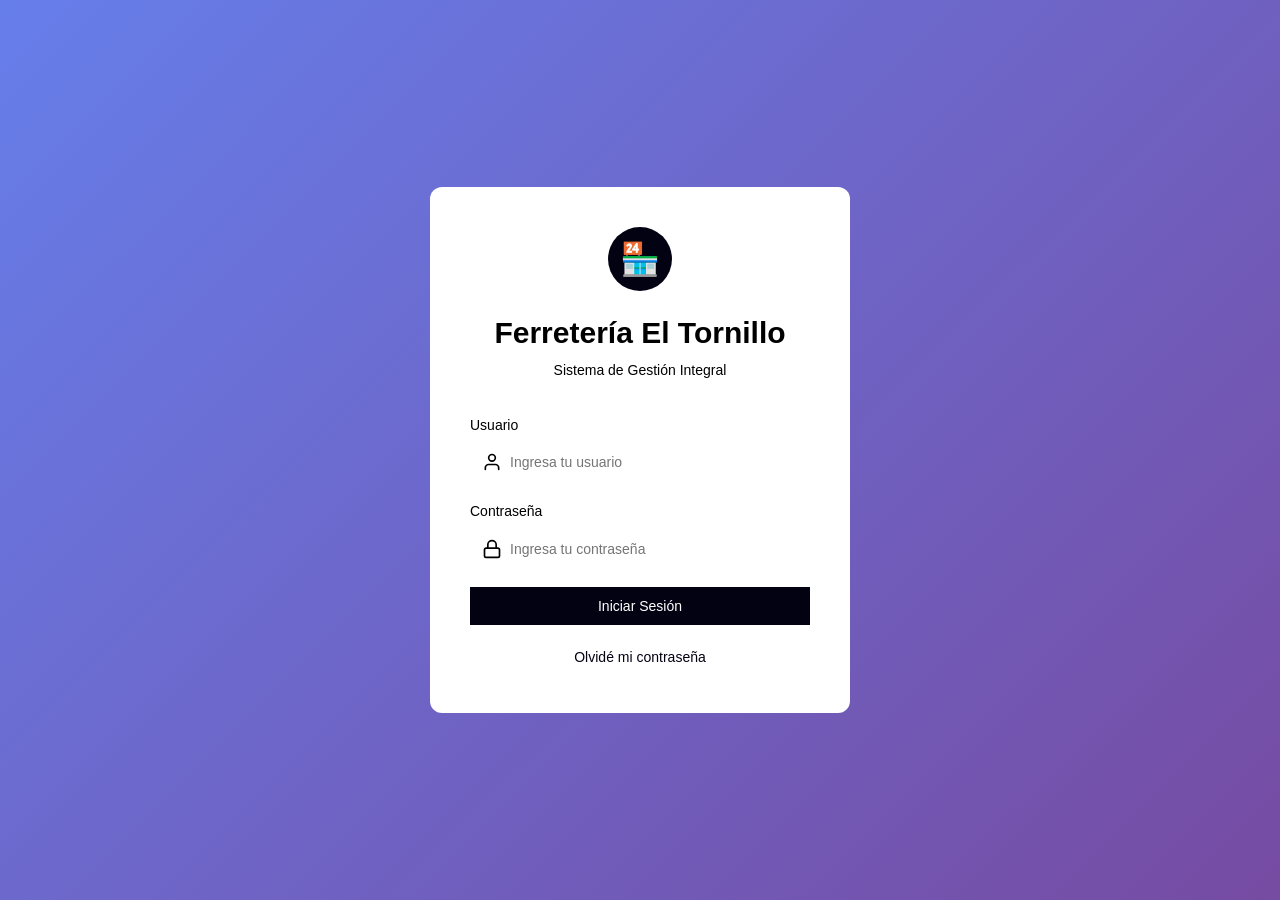
==== src/index.html @ 19238593 "version 1 sin formato de diseño" ====
<!DOCTYPE html>
<html lang="es">
<head>
    <meta charset="UTF-8">
    <meta name="viewport" content="width=device-width, initial-scale=1.0">
    <title>Ferretería El Tornillo - Sistema de Gestión Integral</title>
    <style>
        /* ==================== RESET Y VARIABLES CSS ==================== */
        * {
            margin: 0;
            padding: 0;
            box-sizing: border-box;
        }

        :root {
  --font-size: 16px;
  --background: #ffffff;
  --foreground: oklch(0.145 0 0);
  --card: #ffffff;
  --card-foreground: oklch(0.145 0 0);
  --popover: oklch(1 0 0);
  --popover-foreground: oklch(0.145 0 0);
  --primary: #030213;
  --primary-foreground: oklch(1 0 0);
  --secondary: oklch(0.95 0.0058 264.53);
  --secondary-foreground: #030213;
  --muted: #ececf0;
  --muted-foreground: #717182;
  --accent: #e9ebef;
  --accent-foreground: #030213;
  --destructive: #d4183d;
  --destructive-foreground: #ffffff;
  --border: rgba(0, 0, 0, 0.1);
  --input: transparent;
  --input-background: #f3f3f5;
  --switch-background: #cbced4;
  --font-weight-medium: 500;
  --font-weight-normal: 400;
  --ring: oklch(0.708 0 0);
  --chart-1: oklch(0.646 0.222 41.116);
  --chart-2: oklch(0.6 0.118 184.704);
  --chart-3: oklch(0.398 0.07 227.392);
  --chart-4: oklch(0.828 0.189 84.429);
  --chart-5: oklch(0.769 0.188 70.08);
  --radius: 0.625rem;
  --sidebar: oklch(0.985 0 0);
  --sidebar-foreground: oklch(0.145 0 0);
  --sidebar-primary: #030213;
  --sidebar-primary-foreground: oklch(0.985 0 0);
  --sidebar-accent: oklch(0.97 0 0);
  --sidebar-accent-foreground: oklch(0.205 0 0);
  --sidebar-border: oklch(0.922 0 0);
  --sidebar-ring: oklch(0.708 0 0);
}

        body {
            font-family: -apple-system, BlinkMacSystemFont, 'Segoe UI', Roboto, 'Helvetica Neue', Arial, sans-serif;
            font-size: 14px;
            line-height: 1.6;
            color: var(--gray-800);
            background: var(--gray-50);
            overflow-x: hidden;
        }

        h1 { font-size: 1.875rem; font-weight: 700; line-height: 2.25rem; margin: 0; }
        h2 { font-size: 1.5rem; font-weight: 700; line-height: 2rem; margin: 0; }
        h3 { font-size: 1.25rem; font-weight: 600; line-height: 1.75rem; margin: 0; }
        p { margin: 0; }

        /* ==================== UTILIDADES ==================== */
        .hidden { display: none !important; }
        .text-center { text-align: center; }
        .text-muted { color: var(--gray-500); }
        .text-success { color: var(--success); }
        .text-warning { color: var(--warning); }
        .text-danger { color: var(--danger); }

        /* ==================== PANTALLA DE LOGIN ==================== */
        .login-screen {
            min-height: 100vh;
            display: flex;
            align-items: center;
            justify-content: center;
            background: linear-gradient(135deg, #667eea 0%, #764ba2 100%);
            padding: 1rem;
        }

        .login-card {
            background: white;
            border-radius: 12px;
            box-shadow: var(--shadow-xl);
            padding: 2.5rem;
            width: 100%;
            max-width: 420px;
        }

        .login-logo {
            width: 64px;
            height: 64px;
            margin: 0 auto 1.5rem;
            background: var(--primary);
            border-radius: 50%;
            display: flex;
            align-items: center;
            justify-content: center;
            color: white;
            font-size: 2rem;
        }

        .login-card h1 {
            font-size: 1.875rem;
            margin-bottom: 0.5rem;
        }

        .login-subtitle {
            color: var(--gray-500);
            margin-bottom: 2rem;
            font-size: 0.875rem;
        }

        /* ==================== FORMULARIOS ==================== */
        .form-group {
            margin-bottom: 1.25rem;
        }

        .form-label {
            display: block;
            font-size: 0.875rem;
            font-weight: 500;
            color: var(--gray-700);
            margin-bottom: 0.5rem;
        }

        .form-input,
        .form-select,
        .form-textarea {
            width: 100%;
            padding: 0.625rem 0.75rem;
            border: 1px solid var(--gray-300);
            border-radius: var(--border-radius);
            font-size: 0.875rem;
            font-family: inherit;
            transition: var(--transition);
            background: white;
        }

        .form-input:focus,
        .form-select:focus,
        .form-textarea:focus {
            outline: none;
            border-color: var(--primary);
            box-shadow: 0 0 0 3px rgba(37, 99, 235, 0.1);
        }

        .form-textarea {
            resize: vertical;
            min-height: 80px;
        }

        .input-with-icon {
            position: relative;
        }

        .input-with-icon .form-input {
            padding-left: 2.5rem;
        }

        .input-icon {
            position: absolute;
            left: 0.75rem;
            top: 50%;
            transform: translateY(-50%);
            color: var(--gray-400);
            width: 16px;
            height: 16px;
        }

        /* ==================== BOTONES ==================== */
        .btn {
            display: inline-flex;
            align-items: center;
            justify-content: center;
            gap: 0.5rem;
            padding: 0.625rem 1.25rem;
            font-size: 0.875rem;
            font-weight: 500;
            border-radius: var(--border-radius);
            border: 1px solid transparent;
            cursor: pointer;
            transition: var(--transition);
            text-decoration: none;
            font-family: inherit;
            white-space: nowrap;
        }

        .btn:disabled {
            opacity: 0.5;
            cursor: not-allowed;
        }

        .btn-primary {
            background: var(--primary);
            color: white;
        }

        .btn-primary:hover:not(:disabled) {
            background: var(--primary-dark);
        }

        .btn-success {
            background: var(--success);
            color: white;
        }

        .btn-success:hover:not(:disabled) {
            background: var(--success-dark);
        }

        .btn-danger {
            background: var(--danger);
            color: white;
        }

        .btn-danger:hover:not(:disabled) {
            background: var(--danger-dark);
        }

        .btn-outline {
            background: white;
            border-color: var(--gray-300);
            color: var(--gray-700);
        }

        .btn-outline:hover:not(:disabled) {
            background: var(--gray-50);
        }

        .btn-ghost {
            background: transparent;
            color: var(--gray-700);
        }

        .btn-ghost:hover:not(:disabled) {
            background: var(--gray-100);
        }

        .btn-link {
            background: transparent;
            border: none;
            color: var(--primary);
            padding: 0.5rem;
            font-size: 0.875rem;
        }

        .btn-link:hover {
            text-decoration: underline;
        }

        .btn-block {
            width: 100%;
        }

        .btn-sm {
            padding: 0.375rem 0.75rem;
            font-size: 0.75rem;
        }

        .btn-icon {
            width: 2.5rem;
            height: 2.5rem;
            padding: 0;
        }

        /* ==================== HEADER ==================== */
        .app-header {
            background: var(--primary);
            color: white;
            box-shadow: var(--shadow-md);
            position: sticky;
            top: 0;
            z-index: 100;
        }

        .header-content {
            max-width: 1400px;
            margin: 0 auto;
            padding: 1rem 1.5rem;
            display: flex;
            align-items: center;
            gap: 1rem;
        }

        .header-icon {
            font-size: 2rem;
        }

        .header-title h1 {
            font-size: 1.25rem;
            margin-bottom: 0.125rem;
        }

        .header-title p {
            font-size: 0.875rem;
            opacity: 0.9;
        }

        /* ==================== LAYOUT PRINCIPAL ==================== */
        .main-app {
            display: flex;
            flex-direction: column;
            height: 100vh;
        }

        .main-layout {
            display: flex;
            flex: 1;
            overflow: hidden;
        }

        /* ==================== SIDEBAR ==================== */
        .sidebar {
            width: 256px;
            background: white;
            border-right: 1px solid var(--gray-200);
            display: flex;
            flex-direction: column;
            transition: width 0.3s ease;
            flex-shrink: 0;
        }

        .sidebar.collapsed {
            width: 64px;
        }

        .sidebar-header {
            padding: 1rem;
            border-bottom: 1px solid var(--gray-200);
        }

        .user-info {
            margin-top: 0.75rem;
            padding: 0.75rem;
            background: var(--gray-100);
            border-radius: var(--border-radius);
            transition: var(--transition);
        }

        .sidebar.collapsed .user-info {
            display: none;
        }

        .user-name {
            font-size: 0.875rem;
            font-weight: 500;
            color: var(--gray-900);
            margin-bottom: 0.125rem;
        }

        .user-role {
            font-size: 0.75rem;
            color: var(--gray-500);
        }

        .sidebar-nav {
            flex: 1;
            padding: 0.5rem;
            overflow-y: auto;
        }

        .nav-item {
            display: flex;
            align-items: center;
            gap: 0.75rem;
            padding: 0.75rem 1rem;
            border-radius: var(--border-radius);
            color: var(--gray-700);
            transition: var(--transition);
            margin-bottom: 0.25rem;
            cursor: pointer;
            background: transparent;
            border: none;
            width: 100%;
            text-align: left;
            font-family: inherit;
            font-size: 0.875rem;
            position: relative;
        }

        .nav-item:hover {
            background: var(--gray-100);
        }

        .nav-item.active {
            background: var(--primary);
            color: white;
        }

        .nav-icon {
            width: 20px;
            height: 20px;
            flex-shrink: 0;
        }

        .nav-text {
            font-weight: 500;
        }

        .sidebar.collapsed .nav-text {
            display: none;
        }

        .sidebar.collapsed .nav-item {
            justify-content: center;
            padding: 0.75rem;
        }

        .nav-badge {
            background: var(--danger);
            color: white;
            font-size: 0.75rem;
            font-weight: 600;
            padding: 0.125rem 0.5rem;
            border-radius: 9999px;
            margin-left: auto;
        }

        .sidebar.collapsed .nav-badge {
            position: absolute;
            top: 4px;
            right: 4px;
            width: 8px;
            height: 8px;
            padding: 0;
            font-size: 0;
        }

        .sidebar-footer {
            padding: 0.5rem;
            border-top: 1px solid var(--gray-200);
        }

        /* ==================== CONTENIDO PRINCIPAL ==================== */
        .main-content {
            flex: 1;
            overflow-y: auto;
            padding: 1.5rem;
            background: var(--gray-50);
        }

        .content-header {
            margin-bottom: 1.5rem;
        }

        .content-header h2 {
            margin-bottom: 0.25rem;
        }

        .content-header-actions {
            display: flex;
            justify-content: space-between;
            align-items: flex-start;
            margin-bottom: 1.5rem;
        }

        /* ==================== CARDS Y KPIs ==================== */
        .card {
            background: white;
            border-radius: var(--border-radius);
            box-shadow: var(--shadow);
            padding: 1.5rem;
        }

        .kpi-grid {
            display: grid;
            grid-template-columns: repeat(auto-fit, minmax(250px, 1fr));
            gap: 1rem;
            margin-bottom: 1.5rem;
        }

        .kpi-card {
            background: white;
            padding: 1.5rem;
            border-radius: var(--border-radius);
            box-shadow: var(--shadow);
        }

        .kpi-header {
            display: flex;
            align-items: center;
            justify-content: space-between;
            margin-bottom: 0.75rem;
        }

        .kpi-label {
            font-size: 0.875rem;
            color: var(--gray-500);
            font-weight: 500;
        }

        .kpi-icon {
            font-size: 1.25rem;
        }

        .kpi-value {
            font-size: 2rem;
            font-weight: 700;
            color: var(--gray-900);
            margin-bottom: 0.25rem;
        }

        .kpi-description {
            font-size: 0.75rem;
            color: var(--gray-500);
        }

        /* ==================== TABS ==================== */
        .tabs {
            margin-bottom: 1.5rem;
        }

        .tab-list {
            display: flex;
            border-bottom: 2px solid var(--gray-200);
            gap: 0.5rem;
            margin-bottom: 1.5rem;
            overflow-x: auto;
        }

        .tab-button {
            display: flex;
            align-items: center;
            gap: 0.5rem;
            padding: 0.75rem 1.5rem;
            background: transparent;
            border: none;
            border-bottom: 2px solid transparent;
            color: var(--gray-600);
            font-size: 0.875rem;
            font-weight: 500;
            cursor: pointer;
            margin-bottom: -2px;
            transition: var(--transition);
            white-space: nowrap;
            font-family: inherit;
        }

        .tab-button:hover {
            color: var(--gray-800);
        }

        .tab-button.active {
            color: var(--primary);
            border-bottom-color: var(--primary);
        }

        .tab-content {
            display: none;
        }

        .tab-content.active {
            display: block;
        }

        /* ==================== TABLAS ==================== */
        .table-container {
            overflow-x: auto;
            border: 1px solid var(--gray-200);
            border-radius: var(--border-radius);
            background: white;
            margin-bottom: 1rem;
        }

        table {
            width: 100%;
            border-collapse: collapse;
        }

        thead {
            background: var(--gray-50);
        }

        th {
            padding: 0.75rem 1rem;
            text-align: left;
            font-size: 0.875rem;
            font-weight: 600;
            color: var(--gray-700);
            border-bottom: 1px solid var(--gray-200);
        }

        td {
            padding: 0.75rem 1rem;
            border-top: 1px solid var(--gray-200);
            font-size: 0.875rem;
            color: var(--gray-700);
        }

        tbody tr:hover {
            background: var(--gray-50);
        }

        .table-actions {
            display: flex;
            gap: 0.5rem;
        }

        /* ==================== BADGES ==================== */
        .badge {
            display: inline-flex;
            align-items: center;
            padding: 0.25rem 0.75rem;
            border-radius: 9999px;
            font-size: 0.75rem;
            font-weight: 500;
        }

        .badge-primary {
            background: #dbeafe;
            color: var(--primary);
        }

        .badge-success {
            background: var(--success-light);
            color: var(--success-dark);
        }

        .badge-warning {
            background: var(--warning-light);
            color: var(--warning-dark);
        }

        .badge-danger {
            background: var(--danger-light);
            color: var(--danger-dark);
        }

        /* ==================== MODALES ==================== */
        .modal-overlay {
            position: fixed;
            top: 0;
            left: 0;
            right: 0;
            bottom: 0;
            background: rgba(0, 0, 0, 0.5);
            display: flex;
            align-items: center;
            justify-content: center;
            z-index: 1000;
            padding: 1rem;
        }

        .modal {
            background: white;
            border-radius: 12px;
            max-width: 500px;
            width: 100%;
            max-height: 90vh;
            overflow-y: auto;
            box-shadow: var(--shadow-xl);
        }

        .modal-sm {
            max-width: 400px;
        }

        .modal-header {
            padding: 1.5rem;
            border-bottom: 1px solid var(--gray-200);
        }

        .modal-header h3 {
            font-size: 1.25rem;
            font-weight: 600;
            display: flex;
            align-items: center;
            gap: 0.5rem;
        }

        .modal-body {
            padding: 1.5rem;
        }

        .modal-description {
            color: var(--gray-600);
            margin-bottom: 1rem;
            font-size: 0.875rem;
        }

        .modal-footer {
            padding: 1.5rem;
            border-top: 1px solid var(--gray-200);
            display: flex;
            gap: 0.5rem;
            justify-content: flex-end;
        }

        /* ==================== INFO BOXES ==================== */
        .info-box {
            background: var(--gray-100);
            padding: 1rem;
            border-radius: var(--border-radius);
            display: flex;
            align-items: center;
            gap: 0.75rem;
            font-size: 0.875rem;
            color: var(--gray-700);
        }

        .success-box {
            background: var(--success-light);
            border: 1px solid #bbf7d0;
            padding: 1rem;
            border-radius: var(--border-radius);
            display: flex;
            align-items: center;
            gap: 0.75rem;
            font-size: 0.875rem;
            color: var(--success-dark);
        }

        /* ==================== TOAST NOTIFICATIONS ==================== */
        .toast-container {
            position: fixed;
            top: 1rem;
            right: 1rem;
            z-index: 2000;
            display: flex;
            flex-direction: column;
            gap: 0.5rem;
        }

        .toast {
            background: white;
            padding: 1rem 1.25rem;
            border-radius: var(--border-radius);
            box-shadow: var(--shadow-lg);
            min-width: 300px;
            max-width: 400px;
            display: flex;
            align-items: center;
            gap: 0.75rem;
            animation: slideIn 0.3s ease-out;
            border-left: 4px solid var(--gray-300);
        }

        @keyframes slideIn {
            from {
                transform: translateX(100%);
                opacity: 0;
            }
            to {
                transform: translateX(0);
                opacity: 1;
            }
        }

        .toast-success { border-left-color: var(--success); }
        .toast-error { border-left-color: var(--danger); }
        .toast-info { border-left-color: var(--primary); }

        .toast-icon {
            font-size: 1.25rem;
            flex-shrink: 0;
        }

        .toast-message {
            flex: 1;
            font-size: 0.875rem;
            color: var(--gray-700);
        }

        /* ==================== EMPTY STATE ==================== */
        .empty-state {
            text-align: center;
            padding: 3rem 1rem;
            color: var(--gray-500);
        }

        .empty-state-icon {
            font-size: 4rem;
            opacity: 0.5;
            margin-bottom: 1rem;
        }

        /* ==================== ICONOS SVG ==================== */
        .svg-icon {
            width: 20px;
            height: 20px;
            stroke: currentColor;
            fill: none;
            stroke-width: 2;
            stroke-linecap: round;
            stroke-linejoin: round;
        }

        /* ==================== RESPONSIVE ==================== */
        @media (max-width: 768px) {
            .kpi-grid {
                grid-template-columns: 1fr;
            }

            .sidebar {
                position: fixed;
                left: 0;
                top: 0;
                bottom: 0;
                z-index: 200;
                transform: translateX(-100%);
            }

            .sidebar.mobile-open {
                transform: translateX(0);
            }

            .main-content {
                padding: 1rem;
            }

            .header-title h1 {
                font-size: 1rem;
            }

            .header-title p {
                font-size: 0.75rem;
            }
        }
    </style>
</head>
<body>
    <!-- Toast Container -->
    <div class="toast-container" id="toastContainer"></div>

    <!-- ==================== PANTALLA DE LOGIN ==================== -->
    <div id="loginScreen" class="login-screen">
        <div class="login-card">
            <div class="text-center">
                <div class="login-logo">🏪</div>
                <h1>Ferretería El Tornillo</h1>
                <p class="login-subtitle">Sistema de Gestión Integral</p>
            </div>

            <form id="loginForm">
                <div class="form-group">
                    <label class="form-label">Usuario</label>
                    <div class="input-with-icon">
                        <svg class="input-icon svg-icon" viewBox="0 0 24 24">
                            <path d="M20 21v-2a4 4 0 0 0-4-4H8a4 4 0 0 0-4 4v2"></path>
                            <circle cx="12" cy="7" r="4"></circle>
                        </svg>
                        <input type="text" id="loginUsername" class="form-input" placeholder="Ingresa tu usuario" required autocomplete="username">
                    </div>
                </div>

                <div class="form-group">
                    <label class="form-label">Contraseña</label>
                    <div class="input-with-icon">
                        <svg class="input-icon svg-icon" viewBox="0 0 24 24">
                            <rect x="3" y="11" width="18" height="11" rx="2" ry="2"></rect>
                            <path d="M7 11V7a5 5 0 0 1 10 0v4"></path>
                        </svg>
                        <input type="password" id="loginPassword" class="form-input" placeholder="Ingresa tu contraseña" required autocomplete="current-password">
                    </div>
                </div>

                <button type="submit" class="btn btn-primary btn-block">Iniciar Sesión</button>

                <div class="text-center" style="margin-top: 1rem;">
                    <button type="button" class="btn-link" onclick="showPasswordRecovery()">
                        Olvidé mi contraseña
                    </button>
                </div>
            </form>
        </div>
    </div>

    <!-- ==================== APLICACIÓN PRINCIPAL ==================== -->
    <div id="mainApp" class="main-app hidden">
        <!-- Header -->
        <header class="app-header">
            <div class="header-content">
                <div class="header-icon">🏪</div>
                <div class="header-title">
                    <h1>Ferretería El Tornillo</h1>
                    <p>Sistema de Gestión de Inventario</p>
                </div>
            </div>
        </header>

        <!-- Main Layout -->
        <div class="main-layout">
            <!-- Sidebar -->
            <aside id="sidebar" class="sidebar">
                <div class="sidebar-header">
                    <button class="btn btn-ghost btn-icon" onclick="toggleSidebar()">
                        <svg class="svg-icon" viewBox="0 0 24 24">
                            <line x1="3" y1="12" x2="21" y2="12"></line>
                            <line x1="3" y1="6" x2="21" y2="6"></line>
                            <line x1="3" y1="18" x2="21" y2="18"></line>
                        </svg>
                    </button>
                    <div class="user-info">
                        <p class="user-name" id="userName"></p>
                        <p class="user-role" id="userRole"></p>
                    </div>
                </div>

                <nav class="sidebar-nav" id="sidebarNav"></nav>

                <div class="sidebar-footer">
                    <button class="nav-item" id="editProfileBtn" onclick="showEditProfile()">
                        <svg class="nav-icon svg-icon" viewBox="0 0 24 24">
                            <circle cx="12" cy="12" r="3"></circle>
                            <path d="M12 1v6m0 6v6"></path>
                        </svg>
                        <span class="nav-text">Editar Perfil</span>
                    </button>
                    <button class="nav-item" onclick="showLogoutDialog()">
                        <svg class="nav-icon svg-icon" viewBox="0 0 24 24">
                            <path d="M9 21H5a2 2 0 0 1-2-2V5a2 2 0 0 1 2-2h4"></path>
                            <polyline points="16 17 21 12 16 7"></polyline>
                            <line x1="21" y1="12" x2="9" y2="12"></line>
                        </svg>
                        <span class="nav-text">Cerrar Sesión</span>
                    </button>
                </div>
            </aside>

            <!-- Main Content -->
            <main class="main-content" id="mainContent"></main>
        </div>
    </div>

    <!-- ==================== MODAL: RECUPERACIÓN DE CONTRASEÑA ==================== -->
    <div id="passwordRecoveryModal" class="modal-overlay hidden">
        <div class="modal">
            <div class="modal-header">
                <h3 id="recoveryModalTitle">
                    <svg class="svg-icon" viewBox="0 0 24 24">
                        <path d="M12 22s8-4 8-10V5l-8-3-8 3v7c0 6 8 10 8 10z"></path>
                    </svg>
                    Validación de Seguridad
                </h3>
            </div>
            <div class="modal-body">
                <!-- Paso 1: PIN -->
                <div id="pinStep">
                    <p class="modal-description">Para continuar con el cambio de contraseña, ingresa el PIN de seguridad del Administrador.</p>
                    
                    <div class="form-group">
                        <label class="form-label">PIN de Seguridad del Administrador *</label>
                        <div class="input-with-icon">
                            <svg class="input-icon svg-icon" viewBox="0 0 24 24">
                                <rect x="3" y="11" width="18" height="11" rx="2" ry="2"></rect>
                                <path d="M7 11V7a5 5 0 0 1 10 0v4"></path>
                            </svg>
                            <input type="password" id="adminPin" class="form-input" placeholder="Ingresa el PIN">
                        </div>
                    </div>

                    <div class="info-box">
                        <svg class="svg-icon" viewBox="0 0 24 24">
                            <path d="M12 22s8-4 8-10V5l-8-3-8 3v7c0 6 8 10 8 10z"></path>
                        </svg>
                        <span>Este PIN lo proporciona el Administrador del Sistema</span>
                    </div>
                </div>

                <!-- Paso 2: Cambiar Contraseña -->
                <div id="passwordStep" class="hidden">
                    <p class="modal-description">Ingresa tu usuario y tu nueva contraseña. Asegúrate de recordarla.</p>
                    
                    <div class="form-group">
                        <label class="form-label">Usuario *</label>
                        <input type="text" id="recoveryUsername" class="form-input" placeholder="Ingresa tu nombre de usuario">
                    </div>

                    <div class="form-group">
                        <label class="form-label">Nueva Contraseña *</label>
                        <div class="input-with-icon">
                            <svg class="input-icon svg-icon" viewBox="0 0 24 24">
                                <rect x="3" y="11" width="18" height="11" rx="2" ry="2"></rect>
                                <path d="M7 11V7a5 5 0 0 1 10 0v4"></path>
                            </svg>
                            <input type="password" id="newPassword" class="form-input" placeholder="Mínimo 6 caracteres">
                        </div>
                    </div>

                    <div class="form-group">
                        <label class="form-label">Confirmar Nueva Contraseña *</label>
                        <div class="input-with-icon">
                            <svg class="input-icon svg-icon" viewBox="0 0 24 24">
                                <rect x="3" y="11" width="18" height="11" rx="2" ry="2"></rect>
                                <path d="M7 11V7a5 5 0 0 1 10 0v4"></path>
                            </svg>
                            <input type="password" id="confirmPassword" class="form-input" placeholder="Repite la contraseña">
                        </div>
                    </div>

                    <div class="success-box">
                        <svg class="svg-icon" viewBox="0 0 24 24">
                            <polyline points="20 6 9 17 4 12"></polyline>
                        </svg>
                        <span>✓ PIN validado correctamente</span>
                    </div>
                </div>
            </div>
            <div class="modal-footer">
                <button class="btn btn-outline" onclick="closePasswordRecovery()">Cancelar</button>
                <button class="btn btn-primary" id="recoveryActionBtn" onclick="handleRecoveryAction()">Validar PIN</button>
            </div>
        </div>
    </div>

    <!-- ==================== MODAL: CONFIRMACIÓN DE LOGOUT ==================== -->
    <div id="logoutDialog" class="modal-overlay hidden">
        <div class="modal modal-sm">
            <div class="modal-header">
                <h3>¿Cerrar sesión?</h3>
            </div>
            <div class="modal-body">
                <p>¿Estás seguro que deseas cerrar sesión? Tendrás que iniciar sesión nuevamente para acceder al sistema.</p>
            </div>
            <div class="modal-footer">
                <button class="btn btn-outline" onclick="closeLogoutDialog()">Cancelar</button>
                <button class="btn btn-danger" onclick="confirmLogout()">Sí, cerrar sesión</button>
            </div>
        </div>
    </div>

    <!-- ==================== MODAL: EDITAR PERFIL ==================== -->
    <div id="editProfileModal" class="modal-overlay hidden">
        <div class="modal">
            <div class="modal-header">
                <h3>Editar Perfil</h3>
            </div>
            <div class="modal-body">
                <div class="form-group">
                    <label class="form-label">Nombre Completo *</label>
                    <input type="text" id="profileName" class="form-input">
                </div>
                <div class="form-group">
                    <label class="form-label">Email</label>
                    <input type="email" id="profileEmail" class="form-input">
                </div>
                <div class="form-group">
                    <label class="form-label">Teléfono</label>
                    <input type="tel" id="profilePhone" class="form-input">
                </div>
                <div class="form-group">
                    <label class="form-label">Dirección</label>
                    <input type="text" id="profileAddress" class="form-input">
                </div>
            </div>
            <div class="modal-footer">
                <button class="btn btn-outline" onclick="closeEditProfile()">Cancelar</button>
                <button class="btn btn-primary" onclick="saveProfile()">Guardar Cambios</button>
            </div>
        </div>
    </div>

    <script>
        // ==================== ESTADO GLOBAL ====================
        const AppState = {
            currentUser: null,
            currentModule: 'inventory',
            sidebarCollapsed: false,
            recoveryStep: 'pin',
            products: [
                { id: '1', name: 'Martillo de Carpintero 16oz', code: 'MART-001', category: 'Herramientas', stock: 25, location: 'Pasillo A - Estante 2' },
                { id: '2', name: 'Cemento Gris 50kg', code: 'CEM-001', category: 'Construcción', stock: 45, location: 'Almacén Principal - Zona B' },
                { id: '3', name: 'Cable Eléctrico Calibre 12', code: 'CABL-001', category: 'Electricidad', stock: 8, location: 'Pasillo C - Estante 1' },
                { id: '4', name: 'Pintura Vinílica Blanca 19L', code: 'PINT-001', category: 'Pintura', stock: 22, location: 'Almacén Secundario - Zona A' },
                { id: '5', name: 'Tubería PVC 2" (6m)', code: 'TUB-045', category: 'Plomería', stock: 15, location: 'Pasillo B - Estante 3' }
            ],
            transactions: [
                { id: '1', type: 'entrada', productId: '1', productName: 'Martillo de Carpintero 16oz', productCode: 'MART-001', quantity: 10, date: '2024-10-10 10:30', createdBy: 'Pedro Almacén', status: 'pendiente', reason: 'Reabastecimiento semanal' },
                { id: '2', type: 'salida', productId: '3', productName: 'Cable Eléctrico Calibre 12', productCode: 'CABL-001', quantity: 5, date: '2024-10-10 09:15', createdBy: 'Pedro Almacén', status: 'pendiente', reason: 'Pedido especial cliente #45' }
            ],
            employees: [
                { id: '1', name: 'Juan Pérez García', position: 'Gerente', email: 'juan.perez@ferreteria.com', phone: '555-1234', salary: 15000, status: 'active', hireDate: '2022-01-15' },
                { id: '2', name: 'María López Hernández', position: 'Cajero', email: 'maria.lopez@ferreteria.com', phone: '555-5678', salary: 8000, status: 'active', hireDate: '2023-03-20' },
                { id: '3', name: 'Carlos Ramírez Díaz', position: 'Almacenista', email: 'carlos.ramirez@ferreteria.com', phone: '555-9012', salary: 9000, status: 'active', hireDate: '2023-06-10' },
                { id: '4', name: 'Ana Martínez Soto', position: 'Vendedor', email: 'ana.martinez@ferreteria.com', phone: '555-3456', salary: 7500, status: 'inactive', hireDate: '2021-11-05' }
            ],
            notifications: []
        };

        const AppConfig = {
            users: [
                { username: 'administrador', password: 'admin123', role: 'admin', fullName: 'Administrador del Sistema' },
                { username: 'supervisor', password: 'super123', role: 'cashier', fullName: 'Supervisor de Inventario' },
                { username: 'almacenista', password: 'almacen123', role: 'warehouse', fullName: 'Encargado de Almacén' }
            ],
            rolePermissions: {
                admin: ['inventory', 'reports', 'employees', 'notifications'],
                cashier: ['inventory', 'reports'],
                warehouse: ['inventory', 'reports']
            },
            ADMIN_PIN: '1234'
        };

        // ==================== UTILIDADES ====================
        function showToast(message, type = 'success') {
            const container = document.getElementById('toastContainer');
            const toast = document.createElement('div');
            toast.className = 'toast toast-' + type;
            
            const icons = { success: '✓', error: '✗', info: 'ℹ' };
            
            toast.innerHTML = '<span class="toast-icon">' + (icons[type] || icons.info) + '</span>' +
                            '<span class="toast-message">' + message + '</span>';
            
            container.appendChild(toast);
            setTimeout(function() { toast.remove(); }, 3000);
        }

        function formatCurrency(value) {
            return new Intl.NumberFormat('es-MX', { style: 'currency', currency: 'MXN' }).format(value);
        }

        // ==================== LOGIN ====================
        document.getElementById('loginForm').addEventListener('submit', function(e) {
            e.preventDefault();
            const username = document.getElementById('loginUsername').value;
            const password = document.getElementById('loginPassword').value;
            
            const user = AppConfig.users.find(function(u) {
                return u.username === username && u.password === password;
            });
            
            if (user) {
                AppState.currentUser = {
                    username: user.username,
                    role: user.role,
                    fullName: user.fullName,
                    email: '',
                    phone: '',
                    address: ''
                };
                showToast('¡Bienvenido, ' + user.fullName + '!');
                showMainApp();
            } else {
                showToast('Usuario o contraseña incorrectos', 'error');
            }
        });

        function showMainApp() {
            document.getElementById('loginScreen').classList.add('hidden');
            document.getElementById('mainApp').classList.remove('hidden');
            
            document.getElementById('userName').textContent = AppState.currentUser.fullName;
            var roleText = AppState.currentUser.role === 'admin' ? 'Administrador' : 
                          AppState.currentUser.role === 'cashier' ? 'Supervisor' : 'Almacenista';
            document.getElementById('userRole').textContent = roleText;
            
            var editBtn = document.getElementById('editProfileBtn');
            editBtn.style.display = AppState.currentUser.role === 'admin' ? 'none' : 'flex';
            
            renderSidebar();
            renderContent();
        }

        // ==================== SIDEBAR ====================
        function renderSidebar() {
            var nav = document.getElementById('sidebarNav');
            var modules = [
                { id: 'inventory', name: 'Inventario', icon: '📦' },
                { id: 'reports', name: 'Reportes', icon: '📊' },
                { id: 'employees', name: 'Empleados', icon: '👥' },
                { id: 'notifications', name: 'Notificaciones', icon: '🔔' }
            ];
            
            var allowedModules = modules.filter(function(m) {
                return AppConfig.rolePermissions[AppState.currentUser.role].indexOf(m.id) !== -1;
            });
            
            nav.innerHTML = allowedModules.map(function(module) {
                var pendingCount = module.id === 'notifications' ? 
                    AppState.notifications.filter(function(n) { return n.status === 'pendiente'; }).length : 0;
                var badge = pendingCount > 0 ? '<span class="nav-badge">' + pendingCount + '</span>' : '';
                var isActive = AppState.currentModule === module.id ? 'active' : '';
                
                return '<button class="nav-item ' + isActive + '" onclick="changeModule(\'' + module.id + '\')">' +
                       '<span class="nav-icon">' + module.icon + '</span>' +
                       '<span class="nav-text">' + module.name + '</span>' +
                       badge +
                       '</button>';
            }).join('');
        }

        function toggleSidebar() {
            document.getElementById('sidebar').classList.toggle('collapsed');
            AppState.sidebarCollapsed = !AppState.sidebarCollapsed;
        }

        function changeModule(moduleId) {
            AppState.currentModule = moduleId;
            renderSidebar();
            renderContent();
        }

        // ==================== CONTENIDO ====================
        function renderContent() {
            switch(AppState.currentModule) {
                case 'inventory':
                    renderInventory();
                    break;
                case 'reports':
                    renderReports();
                    break;
                case 'employees':
                    renderEmployees();
                    break;
                case 'notifications':
                    renderNotifications();
                    break;
            }
        }

        // ==================== INVENTARIO ====================
        function renderInventory() {
            var content = document.getElementById('mainContent');
            var role = AppState.currentUser.role;
            
            if (role === 'warehouse') {
                content.innerHTML = '<div class="content-header">' +
                    '<h2>Gestión de Inventario - Almacenista</h2>' +
                    '<p class="text-muted">Registra entradas, salidas y transferencias de mercancía</p>' +
                    '</div>' +
                    '<div class="tabs">' +
                    '<div class="tab-list">' +
                    '<button class="tab-button active" onclick="switchTab(event, \'view\')">📦 Ver Inventario</button>' +
                    '<button class="tab-button" onclick="switchTab(event, \'entry\')">➕ Entrada</button>' +
                    '<button class="tab-button" onclick="switchTab(event, \'exit\')">➖ Salida</button>' +
                    '<button class="tab-button" onclick="switchTab(event, \'transfer\')">🔄 Transferencias</button>' +
                    '</div>' +
                    '<div class="tab-content active" id="tab-view">' + renderInventoryTable() + '</div>' +
                    '<div class="tab-content" id="tab-entry">' + renderEntryForm() + '</div>' +
                    '<div class="tab-content" id="tab-exit">' + renderExitForm() + '</div>' +
                    '<div class="tab-content" id="tab-transfer">' + renderTransferForm() + '</div>' +
                    '</div>';
            } else if (role === 'cashier') {
                var pendingCount = AppState.transactions.filter(function(t) { return t.status === 'pendiente'; }).length;
                var pendingBadge = pendingCount > 0 ? '<span class="badge badge-danger">' + pendingCount + '</span>' : '';
                
                content.innerHTML = '<div class="content-header">' +
                    '<h2>Gestión de Inventario - Supervisor</h2>' +
                    '<p class="text-muted">Aprueba transacciones y realiza ajustes</p>' +
                    '</div>' +
                    '<div class="tabs">' +
                    '<div class="tab-list">' +
                    '<button class="tab-button active" onclick="switchTab(event, \'view\')">📦 Ver Inventario</button>' +
                    '<button class="tab-button" onclick="switchTab(event, \'approve\')">✓ Aprobar ' + pendingBadge + '</button>' +
                    '</div>' +
                    '<div class="tab-content active" id="tab-view">' + renderInventoryTable() + '</div>' +
                    '<div class="tab-content" id="tab-approve">' + renderApprovalTable() + '</div>' +
                    '</div>';
            } else {
                content.innerHTML = '<div class="content-header">' +
                    '<h2>Gestión de Inventario</h2>' +
                    '<p class="text-muted">Vista general del inventario</p>' +
                    '</div>' + renderInventoryTable();
            }
            
            attachInventoryListeners();
        }

        function renderInventoryTable() {
            return '<div class="table-container">' +
                '<table>' +
                '<thead>' +
                '<tr>' +
                '<th>Código</th>' +
                '<th>Producto</th>' +
                '<th>Categoría</th>' +
                '<th>Stock</th>' +
                '<th>Ubicación</th>' +
                '</tr>' +
                '</thead>' +
                '<tbody>' +
                AppState.products.map(function(p) {
                    return '<tr>' +
                        '<td>' + p.code + '</td>' +
                        '<td>' + p.name + '</td>' +
                        '<td>' + p.category + '</td>' +
                        '<td><span class="badge badge-primary">' + p.stock + ' unidades</span></td>' +
                        '<td>📍 ' + p.location + '</td>' +
                        '</tr>';
                }).join('') +
                '</tbody>' +
                '</table>' +
                '</div>';
        }

        function renderEntryForm() {
            return '<div class="card">' +
                '<h3>Nueva Entrada de Mercancía</h3>' +
                '<form id="entryForm" style="margin-top: 1.5rem;">' +
                '<div class="form-group">' +
                '<label class="form-label">Producto *</label>' +
                '<select class="form-select" id="entryProduct" required>' +
                '<option value="">Selecciona un producto</option>' +
                AppState.products.map(function(p) {
                    return '<option value="' + p.id + '">' + p.code + ' - ' + p.name + '</option>';
                }).join('') +
                '</select>' +
                '</div>' +
                '<div class="form-group">' +
                '<label class="form-label">Cantidad *</label>' +
                '<input type="number" class="form-input" id="entryQuantity" min="1" required>' +
                '</div>' +
                '<div class="form-group">' +
                '<label class="form-label">Motivo *</label>' +
                '<textarea class="form-textarea" id="entryReason" placeholder="Ej: Reabastecimiento semanal" required></textarea>' +
                '</div>' +
                '<button type="submit" class="btn btn-primary">➕ Registrar Entrada</button>' +
                '</form>' +
                '</div>';
        }

        function renderExitForm() {
            return '<div class="card">' +
                '<h3>Nueva Salida de Mercancía</h3>' +
                '<form id="exitForm" style="margin-top: 1.5rem;">' +
                '<div class="form-group">' +
                '<label class="form-label">Producto *</label>' +
                '<select class="form-select" id="exitProduct" required>' +
                '<option value="">Selecciona un producto</option>' +
                AppState.products.map(function(p) {
                    return '<option value="' + p.id + '">' + p.code + ' - ' + p.name + ' (Stock: ' + p.stock + ')</option>';
                }).join('') +
                '</select>' +
                '</div>' +
                '<div class="form-group">' +
                '<label class="form-label">Cantidad *</label>' +
                '<input type="number" class="form-input" id="exitQuantity" min="1" required>' +
                '</div>' +
                '<div class="form-group">' +
                '<label class="form-label">Motivo *</label>' +
                '<textarea class="form-textarea" id="exitReason" placeholder="Ej: Venta directa" required></textarea>' +
                '</div>' +
                '<button type="submit" class="btn btn-primary">➖ Registrar Salida</button>' +
                '</form>' +
                '</div>';
        }

        function renderTransferForm() {
            return '<div class="card">' +
                '<h3>Nueva Transferencia</h3>' +
                '<form id="transferForm" style="margin-top: 1.5rem;">' +
                '<div class="form-group">' +
                '<label class="form-label">Producto *</label>' +
                '<select class="form-select" id="transferProduct" required>' +
                '<option value="">Selecciona un producto</option>' +
                AppState.products.map(function(p) {
                    return '<option value="' + p.id + '">' + p.code + ' - ' + p.name + '</option>';
                }).join('') +
                '</select>' +
                '</div>' +
                '<div class="form-group">' +
                '<label class="form-label">Ubicación Destino *</label>' +
                '<input type="text" class="form-input" id="transferLocation" placeholder="Ej: Pasillo C - Estante 2" required>' +
                '</div>' +
                '<button type="submit" class="btn btn-primary">🔄 Realizar Transferencia</button>' +
                '</form>' +
                '</div>';
        }

        function renderApprovalTable() {
            var pending = AppState.transactions.filter(function(t) { return t.status === 'pendiente'; });
            
            if (pending.length === 0) {
                return '<div class="empty-state">' +
                    '<div class="empty-state-icon">✓</div>' +
                    '<h3>No hay transacciones pendientes</h3>' +
                    '<p>Todas las transacciones han sido procesadas</p>' +
                    '</div>';
            }
            
            return '<div class="table-container">' +
                '<table>' +
                '<thead>' +
                '<tr>' +
                '<th>Tipo</th>' +
                '<th>Producto</th>' +
                '<th>Cantidad</th>' +
                '<th>Fecha</th>' +
                '<th>Creado por</th>' +
                '<th>Motivo</th>' +
                '<th>Acciones</th>' +
                '</tr>' +
                '</thead>' +
                '<tbody>' +
                pending.map(function(t) {
                    var typeClass = t.type === 'entrada' ? 'badge-success' : 'badge-warning';
                    var typeText = t.type === 'entrada' ? 'Entrada' : 'Salida';
                    var quantityClass = t.type === 'entrada' ? 'text-success' : 'text-warning';
                    var quantitySign = t.type === 'entrada' ? '+' : '-';
                    
                    return '<tr>' +
                        '<td><span class="badge ' + typeClass + '">' + typeText + '</span></td>' +
                        '<td>' + t.productCode + ' - ' + t.productName + '</td>' +
                        '<td class="' + quantityClass + '">' + quantitySign + t.quantity + '</td>' +
                        '<td>' + t.date + '</td>' +
                        '<td>' + t.createdBy + '</td>' +
                        '<td>' + t.reason + '</td>' +
                        '<td>' +
                        '<div class="table-actions">' +
                        '<button class="btn btn-success btn-sm" onclick="approveTransaction(\'' + t.id + '\')">✓</button>' +
                        '<button class="btn btn-danger btn-sm" onclick="rejectTransaction(\'' + t.id + '\')">✗</button>' +
                        '</div>' +
                        '</td>' +
                        '</tr>';
                }).join('') +
                '</tbody>' +
                '</table>' +
                '</div>';
        }

        function attachInventoryListeners() {
            var entryForm = document.getElementById('entryForm');
            if (entryForm) {
                entryForm.addEventListener('submit', function(e) {
                    e.preventDefault();
                    var productId = document.getElementById('entryProduct').value;
                    var quantity = parseInt(document.getElementById('entryQuantity').value);
                    var reason = document.getElementById('entryReason').value;
                    
                    var product = AppState.products.find(function(p) { return p.id === productId; });
                    
                    AppState.transactions.push({
                        id: String(AppState.transactions.length + 1),
                        type: 'entrada',
                        productId: product.id,
                        productName: product.name,
                        productCode: product.code,
                        quantity: quantity,
                        date: new Date().toLocaleString('es-MX'),
                        createdBy: AppState.currentUser.fullName,
                        status: 'pendiente',
                        reason: reason
                    });
                    
                    showToast('Entrada registrada. Pendiente de aprobación del supervisor.');
                    entryForm.reset();
                });
            }
            
            var exitForm = document.getElementById('exitForm');
            if (exitForm) {
                exitForm.addEventListener('submit', function(e) {
                    e.preventDefault();
                    var productId = document.getElementById('exitProduct').value;
                    var quantity = parseInt(document.getElementById('exitQuantity').value);
                    var reason = document.getElementById('exitReason').value;
                    
                    var product = AppState.products.find(function(p) { return p.id === productId; });
                    
                    if (quantity > product.stock) {
                        showToast('La cantidad excede el stock disponible', 'error');
                        return;
                    }
                    
                    AppState.transactions.push({
                        id: String(AppState.transactions.length + 1),
                        type: 'salida',
                        productId: product.id,
                        productName: product.name,
                        productCode: product.code,
                        quantity: quantity,
                        date: new Date().toLocaleString('es-MX'),
                        createdBy: AppState.currentUser.fullName,
                        status: 'pendiente',
                        reason: reason
                    });
                    
                    showToast('Salida registrada. Pendiente de aprobación del supervisor.');
                    exitForm.reset();
                });
            }
            
            var transferForm = document.getElementById('transferForm');
            if (transferForm) {
                transferForm.addEventListener('submit', function(e) {
                    e.preventDefault();
                    var productId = document.getElementById('transferProduct').value;
                    var location = document.getElementById('transferLocation').value;
                    
                    var product = AppState.products.find(function(p) { return p.id === productId; });
                    product.location = location;
                    
                    showToast('Transferencia completada: ' + product.name + ' movido a ' + location);
                    transferForm.reset();
                });
            }
        }

        function approveTransaction(id) {
            var transaction = AppState.transactions.find(function(t) { return t.id === id; });
            var product = AppState.products.find(function(p) { return p.id === transaction.productId; });
            
            if (transaction.type === 'entrada') {
                product.stock += transaction.quantity;
            } else {
                product.stock -= transaction.quantity;
            }
            
            transaction.status = 'aprobada';
            showToast('Transacción aprobada y stock actualizado');
            renderContent();
        }

        function rejectTransaction(id) {
            var transaction = AppState.transactions.find(function(t) { return t.id === id; });
            transaction.status = 'rechazada';
            showToast('Transacción rechazada', 'info');
            renderContent();
        }

        // ==================== REPORTES ====================
        function renderReports() {
            var content = document.getElementById('mainContent');
            
            content.innerHTML = '<div class="content-header">' +
                '<h2>Reportes de Inventario</h2>' +
                '<p class="text-muted">Analiza el estado y movimientos del inventario</p>' +
                '</div>' +
                '<div class="kpi-grid">' +
                '<div class="kpi-card">' +
                '<div class="kpi-header">' +
                '<span class="kpi-label">Valor Total</span>' +
                '<span class="kpi-icon" style="color: var(--success);">💰</span>' +
                '</div>' +
                '<div class="kpi-value">' + formatCurrency(584000) + '</div>' +
                '<div class="kpi-description">1,420 productos</div>' +
                '</div>' +
                '<div class="kpi-card">' +
                '<div class="kpi-header">' +
                '<span class="kpi-label">Stock Bajo</span>' +
                '<span class="kpi-icon" style="color: var(--warning);">⚠️</span>' +
                '</div>' +
                '<div class="kpi-value">5</div>' +
                '<div class="kpi-description">Requieren reabastecimiento</div>' +
                '</div>' +
                '<div class="kpi-card">' +
                '<div class="kpi-header">' +
                '<span class="kpi-label">Movimientos</span>' +
                '<span class="kpi-icon" style="color: var(--primary);">📦</span>' +
                '</div>' +
                '<div class="kpi-value">433</div>' +
                '<div class="kpi-description">Últimos 7 días</div>' +
                '</div>' +
                '<div class="kpi-card">' +
                '<div class="kpi-header">' +
                '<span class="kpi-label">Categorías</span>' +
                '<span class="kpi-icon" style="color: #8b5cf6;">📊</span>' +
                '</div>' +
                '<div class="kpi-value">6</div>' +
                '<div class="kpi-description">Categorías activas</div>' +
                '</div>' +
                '</div>' +
                '<div class="table-container">' +
                '<table>' +
                '<thead>' +
                '<tr>' +
                '<th>Código</th>' +
                '<th>Producto</th>' +
                '<th>Stock Actual</th>' +
                '<th>Stock Mínimo</th>' +
                '<th>Estado</th>' +
                '</tr>' +
                '</thead>' +
                '<tbody>' +
                '<tr>' +
                '<td>CABL-001</td>' +
                '<td>Cable Eléctrico Calibre 12</td>' +
                '<td class="text-warning">8</td>' +
                '<td>20</td>' +
                '<td><span class="badge badge-warning">Bajo</span></td>' +
                '</tr>' +
                '<tr>' +
                '<td>TUB-045</td>' +
                '<td>Tubería PVC 2" (6m)</td>' +
                '<td class="text-danger">6</td>' +
                '<td>18</td>' +
                '<td><span class="badge badge-danger">Crítico</span></td>' +
                '</tr>' +
                '</tbody>' +
                '</table>' +
                '</div>';
        }

        // ==================== EMPLEADOS ====================
        function renderEmployees() {
            var content = document.getElementById('mainContent');
            var activeEmployees = AppState.employees.filter(function(e) { return e.status === 'active'; });
            var totalSalary = activeEmployees.reduce(function(sum, e) { return sum + e.salary; }, 0);
            var avgSalary = AppState.employees.reduce(function(sum, e) { return sum + e.salary; }, 0) / AppState.employees.length;
            
            content.innerHTML = '<div class="content-header-actions">' +
                '<div>' +
                '<h2>Gestión de Empleados</h2>' +
                '<p class="text-muted">Administra el personal de la ferretería</p>' +
                '</div>' +
                '<button class="btn btn-primary" onclick="showToast(\'Función en desarrollo\', \'info\')">➕ Nuevo Empleado</button>' +
                '</div>' +
                '<div class="table-container">' +
                '<table>' +
                '<thead>' +
                '<tr>' +
                '<th>Nombre</th>' +
                '<th>Puesto</th>' +
                '<th>Email</th>' +
                '<th>Teléfono</th>' +
                '<th>Salario</th>' +
                '<th>Estado</th>' +
                '<th>Acciones</th>' +
                '</tr>' +
                '</thead>' +
                '<tbody>' +
                AppState.employees.map(function(emp) {
                    var statusClass = emp.status === 'active' ? 'badge-success' : 'badge-warning';
                    var statusText = emp.status === 'active' ? 'Activo' : 'Inactivo';
                    
                    return '<tr>' +
                        '<td>' + emp.name + '</td>' +
                        '<td>' + emp.position + '</td>' +
                        '<td>' + emp.email + '</td>' +
                        '<td>' + emp.phone + '</td>' +
                        '<td>' + formatCurrency(emp.salary) + '</td>' +
                        '<td><span class="badge ' + statusClass + '">' + statusText + '</span></td>' +
                        '<td>' +
                        '<div class="table-actions">' +
                        '<button class="btn btn-ghost btn-sm" onclick="showToast(\'Función en desarrollo\', \'info\')">✏️</button>' +
                        '<button class="btn btn-ghost btn-sm" onclick="deleteEmployee(\'' + emp.id + '\')">🗑️</button>' +
                        '</div>' +
                        '</td>' +
                        '</tr>';
                }).join('') +
                '</tbody>' +
                '</table>' +
                '</div>' +
                '<div class="kpi-grid">' +
                '<div class="kpi-card">' +
                '<div class="kpi-label">Total Empleados</div>' +
                '<div class="kpi-value" style="font-size: 1.5rem;">' + AppState.employees.length + '</div>' +
                '</div>' +
                '<div class="kpi-card">' +
                '<div class="kpi-label">Empleados Activos</div>' +
                '<div class="kpi-value" style="font-size: 1.5rem;">' + activeEmployees.length + '</div>' +
                '</div>' +
                '<div class="kpi-card">' +
                '<div class="kpi-label">Nómina Mensual</div>' +
                '<div class="kpi-value" style="font-size: 1.5rem;">' + formatCurrency(totalSalary) + '</div>' +
                '</div>' +
                '<div class="kpi-card">' +
                '<div class="kpi-label">Salario Promedio</div>' +
                '<div class="kpi-value" style="font-size: 1.5rem;">' + formatCurrency(avgSalary) + '</div>' +
                '</div>' +
                '</div>';
        }

        function deleteEmployee(id) {
            if (confirm('¿Estás seguro de eliminar este empleado?')) {
                AppState.employees = AppState.employees.filter(function(e) { return e.id !== id; });
                showToast('Empleado eliminado correctamente');
                renderContent();
            }
        }

        // ==================== NOTIFICACIONES ====================
        function renderNotifications() {
            var content = document.getElementById('mainContent');
            
            content.innerHTML = '<div class="content-header">' +
                '<h2>🔔 Notificaciones</h2>' +
                '<p class="text-muted">Gestiona las solicitudes de recuperación de contraseña</p>' +
                '</div>' +
                '<div class="empty-state">' +
                '<div class="empty-state-icon">🔔</div>' +
                '<h3>No hay solicitudes pendientes</h3>' +
                '<p>Todas las solicitudes de recuperación han sido procesadas</p>' +
                '</div>';
        }

        // ==================== TABS ====================
        function switchTab(event, tabName) {
            var tabButtons = event.target.closest('.tab-list').querySelectorAll('.tab-button');
            for (var i = 0; i < tabButtons.length; i++) {
                tabButtons[i].classList.remove('active');
            }
            event.target.classList.add('active');
            
            var tabContents = event.target.closest('.tabs').querySelectorAll('.tab-content');
            for (var i = 0; i < tabContents.length; i++) {
                tabContents[i].classList.remove('active');
            }
            
            var selectedTab = document.getElementById('tab-' + tabName);
            if (selectedTab) {
                selectedTab.classList.add('active');
            }
        }

        // ==================== RECUPERACIÓN DE CONTRASEÑA ====================
        function showPasswordRecovery() {
            document.getElementById('passwordRecoveryModal').classList.remove('hidden');
            AppState.recoveryStep = 'pin';
            updateRecoveryModal();
        }

        function closePasswordRecovery() {
            document.getElementById('passwordRecoveryModal').classList.add('hidden');
            document.getElementById('adminPin').value = '';
            document.getElementById('recoveryUsername').value = '';
            document.getElementById('newPassword').value = '';
            document.getElementById('confirmPassword').value = '';
        }

        function updateRecoveryModal() {
            var pinStep = document.getElementById('pinStep');
            var passwordStep = document.getElementById('passwordStep');
            var title = document.getElementById('recoveryModalTitle');
            var actionBtn = document.getElementById('recoveryActionBtn');
            
            if (AppState.recoveryStep === 'pin') {
                pinStep.classList.remove('hidden');
                passwordStep.classList.add('hidden');
                title.innerHTML = '<svg class="svg-icon" viewBox="0 0 24 24">' +
                    '<path d="M12 22s8-4 8-10V5l-8-3-8 3v7c0 6 8 10 8 10z"></path>' +
                    '</svg> Validación de Seguridad';
                actionBtn.textContent = 'Validar PIN';
            } else {
                pinStep.classList.add('hidden');
                passwordStep.classList.remove('hidden');
                title.innerHTML = '<svg class="svg-icon" viewBox="0 0 24 24">' +
                    '<path d="M12 22s8-4 8-10V5l-8-3-8 3v7c0 6 8 10 8 10z"></path>' +
                    '</svg> Cambiar Contraseña';
                actionBtn.textContent = 'Cambiar Contraseña';
            }
        }

        function handleRecoveryAction() {
            if (AppState.recoveryStep === 'pin') {
                var pin = document.getElementById('adminPin').value;
                
                if (!pin) {
                    showToast('Por favor ingresa el PIN de seguridad', 'error');
                    return;
                }
                
                if (pin === AppConfig.ADMIN_PIN) {
                    showToast('PIN validado correctamente');
                    AppState.recoveryStep = 'password';
                    updateRecoveryModal();
                } else {
                    showToast('PIN de seguridad inválido. No se puede acceder al formulario de cambio de contraseña.', 'error');
                }
            } else {
                var username = document.getElementById('recoveryUsername').value;
                var newPassword = document.getElementById('newPassword').value;
                var confirmPassword = document.getElementById('confirmPassword').value;
                
                if (!username || !newPassword || !confirmPassword) {
                    showToast('Por favor completa todos los campos', 'error');
                    return;
                }
                
                if (newPassword !== confirmPassword) {
                    showToast('Las contraseñas no coinciden', 'error');
                    return;
                }
                
                if (newPassword.length < 6) {
                    showToast('La contraseña debe tener al menos 6 caracteres', 'error');
                    return;
                }
                
                showToast('Contraseña cambiada exitosamente. Puedes iniciar sesión con tu nueva contraseña.');
                closePasswordRecovery();
            }
        }

        // ==================== LOGOUT ====================
        function showLogoutDialog() {
            document.getElementById('logoutDialog').classList.remove('hidden');
        }

        function closeLogoutDialog() {
            document.getElementById('logoutDialog').classList.add('hidden');
        }

        function confirmLogout() {
            showToast('Sesión cerrada correctamente. ¡Hasta pronto!');
            AppState.currentUser = null;
            document.getElementById('mainApp').classList.add('hidden');
            document.getElementById('loginScreen').classList.remove('hidden');
            document.getElementById('loginUsername').value = '';
            document.getElementById('loginPassword').value = '';
            closeLogoutDialog();
        }

        // ==================== EDITAR PERFIL ====================
        function showEditProfile() {
            document.getElementById('editProfileModal').classList.remove('hidden');
            document.getElementById('profileName').value = AppState.currentUser.fullName;
            document.getElementById('profileEmail').value = AppState.currentUser.email || '';
            document.getElementById('profilePhone').value = AppState.currentUser.phone || '';
            document.getElementById('profileAddress').value = AppState.currentUser.address || '';
        }

        function closeEditProfile() {
            document.getElementById('editProfileModal').classList.add('hidden');
        }

        function saveProfile() {
            var name = document.getElementById('profileName').value;
            
            if (!name) {
                showToast('El nombre completo es obligatorio', 'error');
                return;
            }
            
            AppState.currentUser.fullName = name;
            AppState.currentUser.email = document.getElementById('profileEmail').value;
            AppState.currentUser.phone = document.getElementById('profilePhone').value;
            AppState.currentUser.address = document.getElementById('profileAddress').value;
            
            document.getElementById('userName').textContent = name;
            
            showToast('Perfil actualizado correctamente');
            closeEditProfile();
        }
    </script>
</body>
</html>
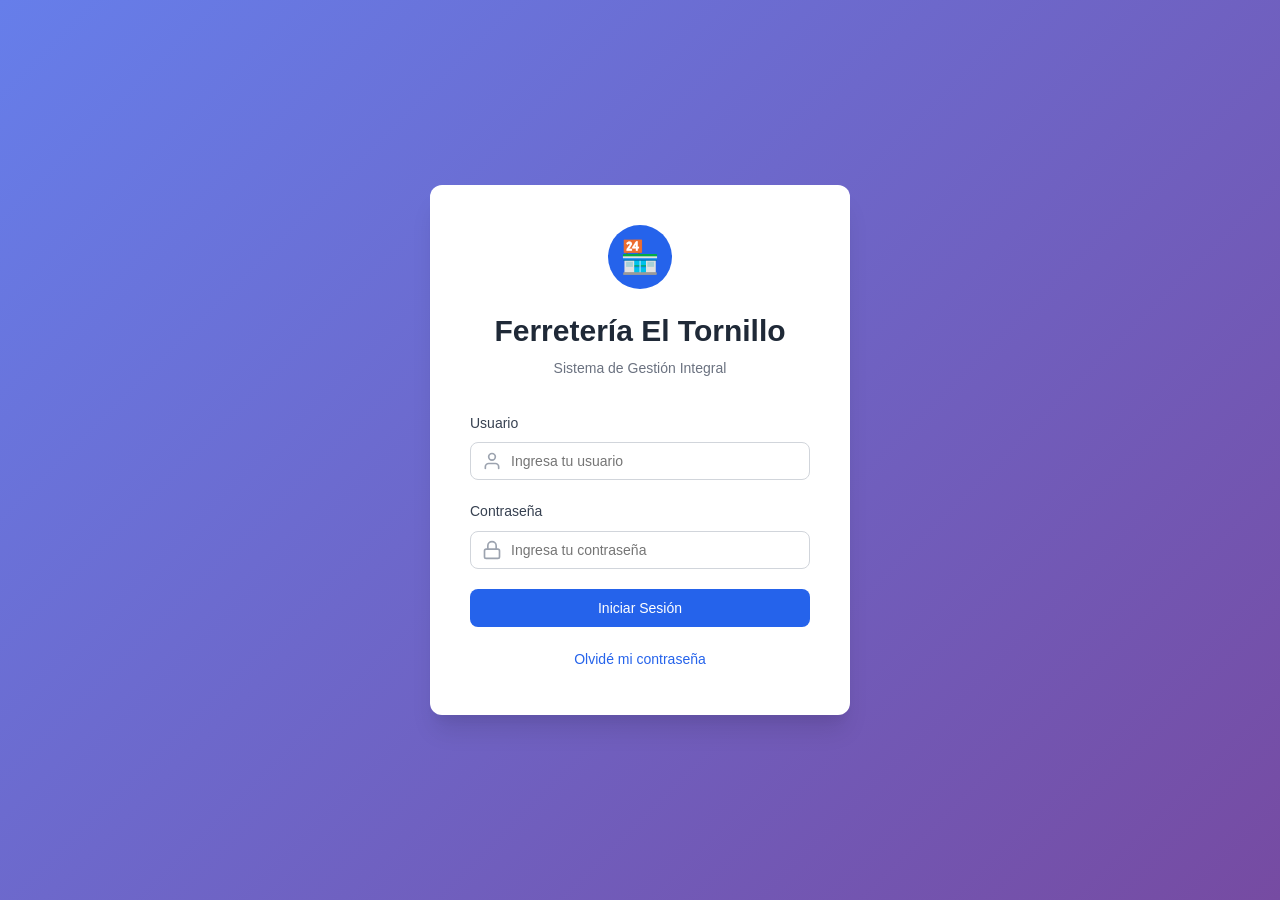
==== commit 74ddad50: "version 3 cambios" ====
--- a/src/index.html
+++ b/src/index.html
@@ -13,45 +13,35 @@
         }
 
         :root {
-  --font-size: 16px;
-  --background: #ffffff;
-  --foreground: oklch(0.145 0 0);
-  --card: #ffffff;
-  --card-foreground: oklch(0.145 0 0);
-  --popover: oklch(1 0 0);
-  --popover-foreground: oklch(0.145 0 0);
-  --primary: #030213;
-  --primary-foreground: oklch(1 0 0);
-  --secondary: oklch(0.95 0.0058 264.53);
-  --secondary-foreground: #030213;
-  --muted: #ececf0;
-  --muted-foreground: #717182;
-  --accent: #e9ebef;
-  --accent-foreground: #030213;
-  --destructive: #d4183d;
-  --destructive-foreground: #ffffff;
-  --border: rgba(0, 0, 0, 0.1);
-  --input: transparent;
-  --input-background: #f3f3f5;
-  --switch-background: #cbced4;
-  --font-weight-medium: 500;
-  --font-weight-normal: 400;
-  --ring: oklch(0.708 0 0);
-  --chart-1: oklch(0.646 0.222 41.116);
-  --chart-2: oklch(0.6 0.118 184.704);
-  --chart-3: oklch(0.398 0.07 227.392);
-  --chart-4: oklch(0.828 0.189 84.429);
-  --chart-5: oklch(0.769 0.188 70.08);
-  --radius: 0.625rem;
-  --sidebar: oklch(0.985 0 0);
-  --sidebar-foreground: oklch(0.145 0 0);
-  --sidebar-primary: #030213;
-  --sidebar-primary-foreground: oklch(0.985 0 0);
-  --sidebar-accent: oklch(0.97 0 0);
-  --sidebar-accent-foreground: oklch(0.205 0 0);
-  --sidebar-border: oklch(0.922 0 0);
-  --sidebar-ring: oklch(0.708 0 0);
-}
+            --primary: #2563eb;
+            --primary-dark: #1d4ed8;
+            --primary-light: #3b82f6;
+            --success: #22c55e;
+            --success-dark: #16a34a;
+            --success-light: #dcfce7;
+            --warning: #f59e0b;
+            --warning-dark: #d97706;
+            --warning-light: #fef3c7;
+            --danger: #ef4444;
+            --danger-dark: #dc2626;
+            --danger-light: #fee2e2;
+            --gray-50: #f9fafb;
+            --gray-100: #f3f4f6;
+            --gray-200: #e5e7eb;
+            --gray-300: #d1d5db;
+            --gray-400: #9ca3af;
+            --gray-500: #6b7280;
+            --gray-600: #4b5563;
+            --gray-700: #374151;
+            --gray-800: #1f2937;
+            --gray-900: #111827;
+            --shadow: 0 1px 3px 0 rgba(0, 0, 0, 0.1), 0 1px 2px 0 rgba(0, 0, 0, 0.06);
+            --shadow-md: 0 4px 6px -1px rgba(0, 0, 0, 0.1), 0 2px 4px -1px rgba(0, 0, 0, 0.06);
+            --shadow-lg: 0 10px 15px -3px rgba(0, 0, 0, 0.1), 0 4px 6px -2px rgba(0, 0, 0, 0.05);
+            --shadow-xl: 0 20px 25px -5px rgba(0, 0, 0, 0.1), 0 10px 10px -5px rgba(0, 0, 0, 0.04);
+            --border-radius: 8px;
+            --transition: all 0.2s ease-in-out;
+        }
 
         body {
             font-family: -apple-system, BlinkMacSystemFont, 'Segoe UI', Roboto, 'Helvetica Neue', Arial, sans-serif;
@@ -1058,779 +1048,166 @@
         </div>
     </div>
 
-    <script>
-        // ==================== ESTADO GLOBAL ====================
-        const AppState = {
-            currentUser: null,
-            currentModule: 'inventory',
-            sidebarCollapsed: false,
-            recoveryStep: 'pin',
-            products: [
-                { id: '1', name: 'Martillo de Carpintero 16oz', code: 'MART-001', category: 'Herramientas', stock: 25, location: 'Pasillo A - Estante 2' },
-                { id: '2', name: 'Cemento Gris 50kg', code: 'CEM-001', category: 'Construcción', stock: 45, location: 'Almacén Principal - Zona B' },
-                { id: '3', name: 'Cable Eléctrico Calibre 12', code: 'CABL-001', category: 'Electricidad', stock: 8, location: 'Pasillo C - Estante 1' },
-                { id: '4', name: 'Pintura Vinílica Blanca 19L', code: 'PINT-001', category: 'Pintura', stock: 22, location: 'Almacén Secundario - Zona A' },
-                { id: '5', name: 'Tubería PVC 2" (6m)', code: 'TUB-045', category: 'Plomería', stock: 15, location: 'Pasillo B - Estante 3' }
-            ],
-            transactions: [
-                { id: '1', type: 'entrada', productId: '1', productName: 'Martillo de Carpintero 16oz', productCode: 'MART-001', quantity: 10, date: '2024-10-10 10:30', createdBy: 'Pedro Almacén', status: 'pendiente', reason: 'Reabastecimiento semanal' },
-                { id: '2', type: 'salida', productId: '3', productName: 'Cable Eléctrico Calibre 12', productCode: 'CABL-001', quantity: 5, date: '2024-10-10 09:15', createdBy: 'Pedro Almacén', status: 'pendiente', reason: 'Pedido especial cliente #45' }
-            ],
-            employees: [
-                { id: '1', name: 'Juan Pérez García', position: 'Gerente', email: 'juan.perez@ferreteria.com', phone: '555-1234', salary: 15000, status: 'active', hireDate: '2022-01-15' },
-                { id: '2', name: 'María López Hernández', position: 'Cajero', email: 'maria.lopez@ferreteria.com', phone: '555-5678', salary: 8000, status: 'active', hireDate: '2023-03-20' },
-                { id: '3', name: 'Carlos Ramírez Díaz', position: 'Almacenista', email: 'carlos.ramirez@ferreteria.com', phone: '555-9012', salary: 9000, status: 'active', hireDate: '2023-06-10' },
-                { id: '4', name: 'Ana Martínez Soto', position: 'Vendedor', email: 'ana.martinez@ferreteria.com', phone: '555-3456', salary: 7500, status: 'inactive', hireDate: '2021-11-05' }
-            ],
-            notifications: []
-        };
-
-        const AppConfig = {
-            users: [
-                { username: 'administrador', password: 'admin123', role: 'admin', fullName: 'Administrador del Sistema' },
-                { username: 'supervisor', password: 'super123', role: 'cashier', fullName: 'Supervisor de Inventario' },
-                { username: 'almacenista', password: 'almacen123', role: 'warehouse', fullName: 'Encargado de Almacén' }
-            ],
-            rolePermissions: {
-                admin: ['inventory', 'reports', 'employees', 'notifications'],
-                cashier: ['inventory', 'reports'],
-                warehouse: ['inventory', 'reports']
-            },
-            ADMIN_PIN: '1234'
-        };
-
-        // ==================== UTILIDADES ====================
-        function showToast(message, type = 'success') {
-            const container = document.getElementById('toastContainer');
-            const toast = document.createElement('div');
-            toast.className = 'toast toast-' + type;
-            
-            const icons = { success: '✓', error: '✗', info: 'ℹ' };
-            
-            toast.innerHTML = '<span class="toast-icon">' + (icons[type] || icons.info) + '</span>' +
-                            '<span class="toast-message">' + message + '</span>';
-            
-            container.appendChild(toast);
-            setTimeout(function() { toast.remove(); }, 3000);
-        }
-
-        function formatCurrency(value) {
-            return new Intl.NumberFormat('es-MX', { style: 'currency', currency: 'MXN' }).format(value);
-        }
-
-        // ==================== LOGIN ====================
-        document.getElementById('loginForm').addEventListener('submit', function(e) {
-            e.preventDefault();
-            const username = document.getElementById('loginUsername').value;
-            const password = document.getElementById('loginPassword').value;
-            
-            const user = AppConfig.users.find(function(u) {
-                return u.username === username && u.password === password;
-            });
-            
-            if (user) {
-                AppState.currentUser = {
-                    username: user.username,
-                    role: user.role,
-                    fullName: user.fullName,
-                    email: '',
-                    phone: '',
-                    address: ''
-                };
-                showToast('¡Bienvenido, ' + user.fullName + '!');
-                showMainApp();
-            } else {
-                showToast('Usuario o contraseña incorrectos', 'error');
-            }
-        });
-
-        function showMainApp() {
-            document.getElementById('loginScreen').classList.add('hidden');
-            document.getElementById('mainApp').classList.remove('hidden');
-            
-            document.getElementById('userName').textContent = AppState.currentUser.fullName;
-            var roleText = AppState.currentUser.role === 'admin' ? 'Administrador' : 
-                          AppState.currentUser.role === 'cashier' ? 'Supervisor' : 'Almacenista';
-            document.getElementById('userRole').textContent = roleText;
-            
-            var editBtn = document.getElementById('editProfileBtn');
-            editBtn.style.display = AppState.currentUser.role === 'admin' ? 'none' : 'flex';
-            
-            renderSidebar();
-            renderContent();
-        }
-
-        // ==================== SIDEBAR ====================
-        function renderSidebar() {
-            var nav = document.getElementById('sidebarNav');
-            var modules = [
-                { id: 'inventory', name: 'Inventario', icon: '📦' },
-                { id: 'reports', name: 'Reportes', icon: '📊' },
-                { id: 'employees', name: 'Empleados', icon: '👥' },
-                { id: 'notifications', name: 'Notificaciones', icon: '🔔' }
-            ];
-            
-            var allowedModules = modules.filter(function(m) {
-                return AppConfig.rolePermissions[AppState.currentUser.role].indexOf(m.id) !== -1;
-            });
-            
-            nav.innerHTML = allowedModules.map(function(module) {
-                var pendingCount = module.id === 'notifications' ? 
-                    AppState.notifications.filter(function(n) { return n.status === 'pendiente'; }).length : 0;
-                var badge = pendingCount > 0 ? '<span class="nav-badge">' + pendingCount + '</span>' : '';
-                var isActive = AppState.currentModule === module.id ? 'active' : '';
-                
-                return '<button class="nav-item ' + isActive + '" onclick="changeModule(\'' + module.id + '\')">' +
-                       '<span class="nav-icon">' + module.icon + '</span>' +
-                       '<span class="nav-text">' + module.name + '</span>' +
-                       badge +
-                       '</button>';
-            }).join('');
-        }
-
-        function toggleSidebar() {
-            document.getElementById('sidebar').classList.toggle('collapsed');
-            AppState.sidebarCollapsed = !AppState.sidebarCollapsed;
-        }
-
-        function changeModule(moduleId) {
-            AppState.currentModule = moduleId;
-            renderSidebar();
-            renderContent();
-        }
-
-        // ==================== CONTENIDO ====================
-        function renderContent() {
-            switch(AppState.currentModule) {
-                case 'inventory':
-                    renderInventory();
-                    break;
-                case 'reports':
-                    renderReports();
-                    break;
-                case 'employees':
-                    renderEmployees();
-                    break;
-                case 'notifications':
-                    renderNotifications();
-                    break;
-            }
-        }
-
-        // ==================== INVENTARIO ====================
-        function renderInventory() {
-            var content = document.getElementById('mainContent');
-            var role = AppState.currentUser.role;
-            
-            if (role === 'warehouse') {
-                content.innerHTML = '<div class="content-header">' +
-                    '<h2>Gestión de Inventario - Almacenista</h2>' +
-                    '<p class="text-muted">Registra entradas, salidas y transferencias de mercancía</p>' +
-                    '</div>' +
-                    '<div class="tabs">' +
-                    '<div class="tab-list">' +
-                    '<button class="tab-button active" onclick="switchTab(event, \'view\')">📦 Ver Inventario</button>' +
-                    '<button class="tab-button" onclick="switchTab(event, \'entry\')">➕ Entrada</button>' +
-                    '<button class="tab-button" onclick="switchTab(event, \'exit\')">➖ Salida</button>' +
-                    '<button class="tab-button" onclick="switchTab(event, \'transfer\')">🔄 Transferencias</button>' +
-                    '</div>' +
-                    '<div class="tab-content active" id="tab-view">' + renderInventoryTable() + '</div>' +
-                    '<div class="tab-content" id="tab-entry">' + renderEntryForm() + '</div>' +
-                    '<div class="tab-content" id="tab-exit">' + renderExitForm() + '</div>' +
-                    '<div class="tab-content" id="tab-transfer">' + renderTransferForm() + '</div>' +
-                    '</div>';
-            } else if (role === 'cashier') {
-                var pendingCount = AppState.transactions.filter(function(t) { return t.status === 'pendiente'; }).length;
-                var pendingBadge = pendingCount > 0 ? '<span class="badge badge-danger">' + pendingCount + '</span>' : '';
-                
-                content.innerHTML = '<div class="content-header">' +
-                    '<h2>Gestión de Inventario - Supervisor</h2>' +
-                    '<p class="text-muted">Aprueba transacciones y realiza ajustes</p>' +
-                    '</div>' +
-                    '<div class="tabs">' +
-                    '<div class="tab-list">' +
-                    '<button class="tab-button active" onclick="switchTab(event, \'view\')">📦 Ver Inventario</button>' +
-                    '<button class="tab-button" onclick="switchTab(event, \'approve\')">✓ Aprobar ' + pendingBadge + '</button>' +
-                    '</div>' +
-                    '<div class="tab-content active" id="tab-view">' + renderInventoryTable() + '</div>' +
-                    '<div class="tab-content" id="tab-approve">' + renderApprovalTable() + '</div>' +
-                    '</div>';
-            } else {
-                content.innerHTML = '<div class="content-header">' +
-                    '<h2>Gestión de Inventario</h2>' +
-                    '<p class="text-muted">Vista general del inventario</p>' +
-                    '</div>' + renderInventoryTable();
-            }
-            
-            attachInventoryListeners();
-        }
-
-        function renderInventoryTable() {
-            return '<div class="table-container">' +
-                '<table>' +
-                '<thead>' +
-                '<tr>' +
-                '<th>Código</th>' +
-                '<th>Producto</th>' +
-                '<th>Categoría</th>' +
-                '<th>Stock</th>' +
-                '<th>Ubicación</th>' +
-                '</tr>' +
-                '</thead>' +
-                '<tbody>' +
-                AppState.products.map(function(p) {
-                    return '<tr>' +
-                        '<td>' + p.code + '</td>' +
-                        '<td>' + p.name + '</td>' +
-                        '<td>' + p.category + '</td>' +
-                        '<td><span class="badge badge-primary">' + p.stock + ' unidades</span></td>' +
-                        '<td>📍 ' + p.location + '</td>' +
-                        '</tr>';
-                }).join('') +
-                '</tbody>' +
-                '</table>' +
-                '</div>';
-        }
-
-        function renderEntryForm() {
-            return '<div class="card">' +
-                '<h3>Nueva Entrada de Mercancía</h3>' +
-                '<form id="entryForm" style="margin-top: 1.5rem;">' +
-                '<div class="form-group">' +
-                '<label class="form-label">Producto *</label>' +
-                '<select class="form-select" id="entryProduct" required>' +
-                '<option value="">Selecciona un producto</option>' +
-                AppState.products.map(function(p) {
-                    return '<option value="' + p.id + '">' + p.code + ' - ' + p.name + '</option>';
-                }).join('') +
-                '</select>' +
-                '</div>' +
-                '<div class="form-group">' +
-                '<label class="form-label">Cantidad *</label>' +
-                '<input type="number" class="form-input" id="entryQuantity" min="1" required>' +
-                '</div>' +
-                '<div class="form-group">' +
-                '<label class="form-label">Motivo *</label>' +
-                '<textarea class="form-textarea" id="entryReason" placeholder="Ej: Reabastecimiento semanal" required></textarea>' +
-                '</div>' +
-                '<button type="submit" class="btn btn-primary">➕ Registrar Entrada</button>' +
-                '</form>' +
-                '</div>';
-        }
-
-        function renderExitForm() {
-            return '<div class="card">' +
-                '<h3>Nueva Salida de Mercancía</h3>' +
-                '<form id="exitForm" style="margin-top: 1.5rem;">' +
-                '<div class="form-group">' +
-                '<label class="form-label">Producto *</label>' +
-                '<select class="form-select" id="exitProduct" required>' +
-                '<option value="">Selecciona un producto</option>' +
-                AppState.products.map(function(p) {
-                    return '<option value="' + p.id + '">' + p.code + ' - ' + p.name + ' (Stock: ' + p.stock + ')</option>';
-                }).join('') +
-                '</select>' +
-                '</div>' +
-                '<div class="form-group">' +
-                '<label class="form-label">Cantidad *</label>' +
-                '<input type="number" class="form-input" id="exitQuantity" min="1" required>' +
-                '</div>' +
-                '<div class="form-group">' +
-                '<label class="form-label">Motivo *</label>' +
-                '<textarea class="form-textarea" id="exitReason" placeholder="Ej: Venta directa" required></textarea>' +
-                '</div>' +
-                '<button type="submit" class="btn btn-primary">➖ Registrar Salida</button>' +
-                '</form>' +
-                '</div>';
-        }
-
-        function renderTransferForm() {
-            return '<div class="card">' +
-                '<h3>Nueva Transferencia</h3>' +
-                '<form id="transferForm" style="margin-top: 1.5rem;">' +
-                '<div class="form-group">' +
-                '<label class="form-label">Producto *</label>' +
-                '<select class="form-select" id="transferProduct" required>' +
-                '<option value="">Selecciona un producto</option>' +
-                AppState.products.map(function(p) {
-                    return '<option value="' + p.id + '">' + p.code + ' - ' + p.name + '</option>';
-                }).join('') +
-                '</select>' +
-                '</div>' +
-                '<div class="form-group">' +
-                '<label class="form-label">Ubicación Destino *</label>' +
-                '<input type="text" class="form-input" id="transferLocation" placeholder="Ej: Pasillo C - Estante 2" required>' +
-                '</div>' +
-                '<button type="submit" class="btn btn-primary">🔄 Realizar Transferencia</button>' +
-                '</form>' +
-                '</div>';
-        }
-
-        function renderApprovalTable() {
-            var pending = AppState.transactions.filter(function(t) { return t.status === 'pendiente'; });
-            
-            if (pending.length === 0) {
-                return '<div class="empty-state">' +
-                    '<div class="empty-state-icon">✓</div>' +
-                    '<h3>No hay transacciones pendientes</h3>' +
-                    '<p>Todas las transacciones han sido procesadas</p>' +
-                    '</div>';
-            }
-            
-            return '<div class="table-container">' +
-                '<table>' +
-                '<thead>' +
-                '<tr>' +
-                '<th>Tipo</th>' +
-                '<th>Producto</th>' +
-                '<th>Cantidad</th>' +
-                '<th>Fecha</th>' +
-                '<th>Creado por</th>' +
-                '<th>Motivo</th>' +
-                '<th>Acciones</th>' +
-                '</tr>' +
-                '</thead>' +
-                '<tbody>' +
-                pending.map(function(t) {
-                    var typeClass = t.type === 'entrada' ? 'badge-success' : 'badge-warning';
-                    var typeText = t.type === 'entrada' ? 'Entrada' : 'Salida';
-                    var quantityClass = t.type === 'entrada' ? 'text-success' : 'text-warning';
-                    var quantitySign = t.type === 'entrada' ? '+' : '-';
-                    
-                    return '<tr>' +
-                        '<td><span class="badge ' + typeClass + '">' + typeText + '</span></td>' +
-                        '<td>' + t.productCode + ' - ' + t.productName + '</td>' +
-                        '<td class="' + quantityClass + '">' + quantitySign + t.quantity + '</td>' +
-                        '<td>' + t.date + '</td>' +
-                        '<td>' + t.createdBy + '</td>' +
-                        '<td>' + t.reason + '</td>' +
-                        '<td>' +
-                        '<div class="table-actions">' +
-                        '<button class="btn btn-success btn-sm" onclick="approveTransaction(\'' + t.id + '\')">✓</button>' +
-                        '<button class="btn btn-danger btn-sm" onclick="rejectTransaction(\'' + t.id + '\')">✗</button>' +
-                        '</div>' +
-                        '</td>' +
-                        '</tr>';
-                }).join('') +
-                '</tbody>' +
-                '</table>' +
-                '</div>';
-        }
-
-        function attachInventoryListeners() {
-            var entryForm = document.getElementById('entryForm');
-            if (entryForm) {
-                entryForm.addEventListener('submit', function(e) {
-                    e.preventDefault();
-                    var productId = document.getElementById('entryProduct').value;
-                    var quantity = parseInt(document.getElementById('entryQuantity').value);
-                    var reason = document.getElementById('entryReason').value;
-                    
-                    var product = AppState.products.find(function(p) { return p.id === productId; });
-                    
-                    AppState.transactions.push({
-                        id: String(AppState.transactions.length + 1),
-                        type: 'entrada',
-                        productId: product.id,
-                        productName: product.name,
-                        productCode: product.code,
-                        quantity: quantity,
-                        date: new Date().toLocaleString('es-MX'),
-                        createdBy: AppState.currentUser.fullName,
-                        status: 'pendiente',
-                        reason: reason
-                    });
-                    
-                    showToast('Entrada registrada. Pendiente de aprobación del supervisor.');
-                    entryForm.reset();
-                });
-            }
-            
-            var exitForm = document.getElementById('exitForm');
-            if (exitForm) {
-                exitForm.addEventListener('submit', function(e) {
-                    e.preventDefault();
-                    var productId = document.getElementById('exitProduct').value;
-                    var quantity = parseInt(document.getElementById('exitQuantity').value);
-                    var reason = document.getElementById('exitReason').value;
-                    
-                    var product = AppState.products.find(function(p) { return p.id === productId; });
-                    
-                    if (quantity > product.stock) {
-                        showToast('La cantidad excede el stock disponible', 'error');
-                        return;
-                    }
-                    
-                    AppState.transactions.push({
-                        id: String(AppState.transactions.length + 1),
-                        type: 'salida',
-                        productId: product.id,
-                        productName: product.name,
-                        productCode: product.code,
-                        quantity: quantity,
-                        date: new Date().toLocaleString('es-MX'),
-                        createdBy: AppState.currentUser.fullName,
-                        status: 'pendiente',
-                        reason: reason
-                    });
-                    
-                    showToast('Salida registrada. Pendiente de aprobación del supervisor.');
-                    exitForm.reset();
-                });
-            }
-            
-            var transferForm = document.getElementById('transferForm');
-            if (transferForm) {
-                transferForm.addEventListener('submit', function(e) {
-                    e.preventDefault();
-                    var productId = document.getElementById('transferProduct').value;
-                    var location = document.getElementById('transferLocation').value;
-                    
-                    var product = AppState.products.find(function(p) { return p.id === productId; });
-                    product.location = location;
-                    
-                    showToast('Transferencia completada: ' + product.name + ' movido a ' + location);
-                    transferForm.reset();
-                });
-            }
-        }
-
-        function approveTransaction(id) {
-            var transaction = AppState.transactions.find(function(t) { return t.id === id; });
-            var product = AppState.products.find(function(p) { return p.id === transaction.productId; });
-            
-            if (transaction.type === 'entrada') {
-                product.stock += transaction.quantity;
-            } else {
-                product.stock -= transaction.quantity;
-            }
-            
-            transaction.status = 'aprobada';
-            showToast('Transacción aprobada y stock actualizado');
-            renderContent();
-        }
-
-        function rejectTransaction(id) {
-            var transaction = AppState.transactions.find(function(t) { return t.id === id; });
-            transaction.status = 'rechazada';
-            showToast('Transacción rechazada', 'info');
-            renderContent();
-        }
-
-        // ==================== REPORTES ====================
-        function renderReports() {
-            var content = document.getElementById('mainContent');
-            
-            content.innerHTML = '<div class="content-header">' +
-                '<h2>Reportes de Inventario</h2>' +
-                '<p class="text-muted">Analiza el estado y movimientos del inventario</p>' +
-                '</div>' +
-                '<div class="kpi-grid">' +
-                '<div class="kpi-card">' +
-                '<div class="kpi-header">' +
-                '<span class="kpi-label">Valor Total</span>' +
-                '<span class="kpi-icon" style="color: var(--success);">💰</span>' +
-                '</div>' +
-                '<div class="kpi-value">' + formatCurrency(584000) + '</div>' +
-                '<div class="kpi-description">1,420 productos</div>' +
-                '</div>' +
-                '<div class="kpi-card">' +
-                '<div class="kpi-header">' +
-                '<span class="kpi-label">Stock Bajo</span>' +
-                '<span class="kpi-icon" style="color: var(--warning);">⚠️</span>' +
-                '</div>' +
-                '<div class="kpi-value">5</div>' +
-                '<div class="kpi-description">Requieren reabastecimiento</div>' +
-                '</div>' +
-                '<div class="kpi-card">' +
-                '<div class="kpi-header">' +
-                '<span class="kpi-label">Movimientos</span>' +
-                '<span class="kpi-icon" style="color: var(--primary);">📦</span>' +
-                '</div>' +
-                '<div class="kpi-value">433</div>' +
-                '<div class="kpi-description">Últimos 7 días</div>' +
-                '</div>' +
-                '<div class="kpi-card">' +
-                '<div class="kpi-header">' +
-                '<span class="kpi-label">Categorías</span>' +
-                '<span class="kpi-icon" style="color: #8b5cf6;">📊</span>' +
-                '</div>' +
-                '<div class="kpi-value">6</div>' +
-                '<div class="kpi-description">Categorías activas</div>' +
-                '</div>' +
-                '</div>' +
-                '<div class="table-container">' +
-                '<table>' +
-                '<thead>' +
-                '<tr>' +
-                '<th>Código</th>' +
-                '<th>Producto</th>' +
-                '<th>Stock Actual</th>' +
-                '<th>Stock Mínimo</th>' +
-                '<th>Estado</th>' +
-                '</tr>' +
-                '</thead>' +
-                '<tbody>' +
-                '<tr>' +
-                '<td>CABL-001</td>' +
-                '<td>Cable Eléctrico Calibre 12</td>' +
-                '<td class="text-warning">8</td>' +
-                '<td>20</td>' +
-                '<td><span class="badge badge-warning">Bajo</span></td>' +
-                '</tr>' +
-                '<tr>' +
-                '<td>TUB-045</td>' +
-                '<td>Tubería PVC 2" (6m)</td>' +
-                '<td class="text-danger">6</td>' +
-                '<td>18</td>' +
-                '<td><span class="badge badge-danger">Crítico</span></td>' +
-                '</tr>' +
-                '</tbody>' +
-                '</table>' +
-                '</div>';
-        }
-
-        // ==================== EMPLEADOS ====================
-        function renderEmployees() {
-            var content = document.getElementById('mainContent');
-            var activeEmployees = AppState.employees.filter(function(e) { return e.status === 'active'; });
-            var totalSalary = activeEmployees.reduce(function(sum, e) { return sum + e.salary; }, 0);
-            var avgSalary = AppState.employees.reduce(function(sum, e) { return sum + e.salary; }, 0) / AppState.employees.length;
-            
-            content.innerHTML = '<div class="content-header-actions">' +
-                '<div>' +
-                '<h2>Gestión de Empleados</h2>' +
-                '<p class="text-muted">Administra el personal de la ferretería</p>' +
-                '</div>' +
-                '<button class="btn btn-primary" onclick="showToast(\'Función en desarrollo\', \'info\')">➕ Nuevo Empleado</button>' +
-                '</div>' +
-                '<div class="table-container">' +
-                '<table>' +
-                '<thead>' +
-                '<tr>' +
-                '<th>Nombre</th>' +
-                '<th>Puesto</th>' +
-                '<th>Email</th>' +
-                '<th>Teléfono</th>' +
-                '<th>Salario</th>' +
-                '<th>Estado</th>' +
-                '<th>Acciones</th>' +
-                '</tr>' +
-                '</thead>' +
-                '<tbody>' +
-                AppState.employees.map(function(emp) {
-                    var statusClass = emp.status === 'active' ? 'badge-success' : 'badge-warning';
-                    var statusText = emp.status === 'active' ? 'Activo' : 'Inactivo';
-                    
-                    return '<tr>' +
-                        '<td>' + emp.name + '</td>' +
-                        '<td>' + emp.position + '</td>' +
-                        '<td>' + emp.email + '</td>' +
-                        '<td>' + emp.phone + '</td>' +
-                        '<td>' + formatCurrency(emp.salary) + '</td>' +
-                        '<td><span class="badge ' + statusClass + '">' + statusText + '</span></td>' +
-                        '<td>' +
-                        '<div class="table-actions">' +
-                        '<button class="btn btn-ghost btn-sm" onclick="showToast(\'Función en desarrollo\', \'info\')">✏️</button>' +
-                        '<button class="btn btn-ghost btn-sm" onclick="deleteEmployee(\'' + emp.id + '\')">🗑️</button>' +
-                        '</div>' +
-                        '</td>' +
-                        '</tr>';
-                }).join('') +
-                '</tbody>' +
-                '</table>' +
-                '</div>' +
-                '<div class="kpi-grid">' +
-                '<div class="kpi-card">' +
-                '<div class="kpi-label">Total Empleados</div>' +
-                '<div class="kpi-value" style="font-size: 1.5rem;">' + AppState.employees.length + '</div>' +
-                '</div>' +
-                '<div class="kpi-card">' +
-                '<div class="kpi-label">Empleados Activos</div>' +
-                '<div class="kpi-value" style="font-size: 1.5rem;">' + activeEmployees.length + '</div>' +
-                '</div>' +
-                '<div class="kpi-card">' +
-                '<div class="kpi-label">Nómina Mensual</div>' +
-                '<div class="kpi-value" style="font-size: 1.5rem;">' + formatCurrency(totalSalary) + '</div>' +
-                '</div>' +
-                '<div class="kpi-card">' +
-                '<div class="kpi-label">Salario Promedio</div>' +
-                '<div class="kpi-value" style="font-size: 1.5rem;">' + formatCurrency(avgSalary) + '</div>' +
-                '</div>' +
-                '</div>';
-        }
-
-        function deleteEmployee(id) {
-            if (confirm('¿Estás seguro de eliminar este empleado?')) {
-                AppState.employees = AppState.employees.filter(function(e) { return e.id !== id; });
-                showToast('Empleado eliminado correctamente');
-                renderContent();
-            }
-        }
-
-        // ==================== NOTIFICACIONES ====================
-        function renderNotifications() {
-            var content = document.getElementById('mainContent');
-            
-            content.innerHTML = '<div class="content-header">' +
-                '<h2>🔔 Notificaciones</h2>' +
-                '<p class="text-muted">Gestiona las solicitudes de recuperación de contraseña</p>' +
-                '</div>' +
-                '<div class="empty-state">' +
-                '<div class="empty-state-icon">🔔</div>' +
-                '<h3>No hay solicitudes pendientes</h3>' +
-                '<p>Todas las solicitudes de recuperación han sido procesadas</p>' +
-                '</div>';
-        }
-
-        // ==================== TABS ====================
-        function switchTab(event, tabName) {
-            var tabButtons = event.target.closest('.tab-list').querySelectorAll('.tab-button');
-            for (var i = 0; i < tabButtons.length; i++) {
-                tabButtons[i].classList.remove('active');
-            }
-            event.target.classList.add('active');
-            
-            var tabContents = event.target.closest('.tabs').querySelectorAll('.tab-content');
-            for (var i = 0; i < tabContents.length; i++) {
-                tabContents[i].classList.remove('active');
-            }
-            
-            var selectedTab = document.getElementById('tab-' + tabName);
-            if (selectedTab) {
-                selectedTab.classList.add('active');
-            }
-        }
-
-        // ==================== RECUPERACIÓN DE CONTRASEÑA ====================
-        function showPasswordRecovery() {
-            document.getElementById('passwordRecoveryModal').classList.remove('hidden');
-            AppState.recoveryStep = 'pin';
-            updateRecoveryModal();
-        }
-
-        function closePasswordRecovery() {
-            document.getElementById('passwordRecoveryModal').classList.add('hidden');
-            document.getElementById('adminPin').value = '';
-            document.getElementById('recoveryUsername').value = '';
-            document.getElementById('newPassword').value = '';
-            document.getElementById('confirmPassword').value = '';
-        }
-
-        function updateRecoveryModal() {
-            var pinStep = document.getElementById('pinStep');
-            var passwordStep = document.getElementById('passwordStep');
-            var title = document.getElementById('recoveryModalTitle');
-            var actionBtn = document.getElementById('recoveryActionBtn');
-            
-            if (AppState.recoveryStep === 'pin') {
-                pinStep.classList.remove('hidden');
-                passwordStep.classList.add('hidden');
-                title.innerHTML = '<svg class="svg-icon" viewBox="0 0 24 24">' +
-                    '<path d="M12 22s8-4 8-10V5l-8-3-8 3v7c0 6 8 10 8 10z"></path>' +
-                    '</svg> Validación de Seguridad';
-                actionBtn.textContent = 'Validar PIN';
-            } else {
-                pinStep.classList.add('hidden');
-                passwordStep.classList.remove('hidden');
-                title.innerHTML = '<svg class="svg-icon" viewBox="0 0 24 24">' +
-                    '<path d="M12 22s8-4 8-10V5l-8-3-8 3v7c0 6 8 10 8 10z"></path>' +
-                    '</svg> Cambiar Contraseña';
-                actionBtn.textContent = 'Cambiar Contraseña';
-            }
-        }
-
-        function handleRecoveryAction() {
-            if (AppState.recoveryStep === 'pin') {
-                var pin = document.getElementById('adminPin').value;
-                
-                if (!pin) {
-                    showToast('Por favor ingresa el PIN de seguridad', 'error');
-                    return;
-                }
-                
-                if (pin === AppConfig.ADMIN_PIN) {
-                    showToast('PIN validado correctamente');
-                    AppState.recoveryStep = 'password';
-                    updateRecoveryModal();
-                } else {
-                    showToast('PIN de seguridad inválido. No se puede acceder al formulario de cambio de contraseña.', 'error');
-                }
-            } else {
-                var username = document.getElementById('recoveryUsername').value;
-                var newPassword = document.getElementById('newPassword').value;
-                var confirmPassword = document.getElementById('confirmPassword').value;
-                
-                if (!username || !newPassword || !confirmPassword) {
-                    showToast('Por favor completa todos los campos', 'error');
-                    return;
-                }
-                
-                if (newPassword !== confirmPassword) {
-                    showToast('Las contraseñas no coinciden', 'error');
-                    return;
-                }
-                
-                if (newPassword.length < 6) {
-                    showToast('La contraseña debe tener al menos 6 caracteres', 'error');
-                    return;
-                }
-                
-                showToast('Contraseña cambiada exitosamente. Puedes iniciar sesión con tu nueva contraseña.');
-                closePasswordRecovery();
-            }
-        }
-
-        // ==================== LOGOUT ====================
-        function showLogoutDialog() {
-            document.getElementById('logoutDialog').classList.remove('hidden');
-        }
-
-        function closeLogoutDialog() {
-            document.getElementById('logoutDialog').classList.add('hidden');
-        }
-
-        function confirmLogout() {
-            showToast('Sesión cerrada correctamente. ¡Hasta pronto!');
-            AppState.currentUser = null;
-            document.getElementById('mainApp').classList.add('hidden');
-            document.getElementById('loginScreen').classList.remove('hidden');
-            document.getElementById('loginUsername').value = '';
-            document.getElementById('loginPassword').value = '';
-            closeLogoutDialog();
-        }
-
-        // ==================== EDITAR PERFIL ====================
-        function showEditProfile() {
-            document.getElementById('editProfileModal').classList.remove('hidden');
-            document.getElementById('profileName').value = AppState.currentUser.fullName;
-            document.getElementById('profileEmail').value = AppState.currentUser.email || '';
-            document.getElementById('profilePhone').value = AppState.currentUser.phone || '';
-            document.getElementById('profileAddress').value = AppState.currentUser.address || '';
-        }
-
-        function closeEditProfile() {
-            document.getElementById('editProfileModal').classList.add('hidden');
-        }
-
-        function saveProfile() {
-            var name = document.getElementById('profileName').value;
-            
-            if (!name) {
-                showToast('El nombre completo es obligatorio', 'error');
-                return;
-            }
-            
-            AppState.currentUser.fullName = name;
-            AppState.currentUser.email = document.getElementById('profileEmail').value;
-            AppState.currentUser.phone = document.getElementById('profilePhone').value;
-            AppState.currentUser.address = document.getElementById('profileAddress').value;
-            
-            document.getElementById('userName').textContent = name;
-            
-            showToast('Perfil actualizado correctamente');
-            closeEditProfile();
-        }
-    </script>
+    <!-- ==================== MODAL: PRODUCTO ==================== -->
+    <div id="productModal" class="modal-overlay hidden">
+        <div class="modal">
+            <div class="modal-header">
+                <h3 id="productModalTitle">Nuevo Producto</h3>
+            </div>
+            <div class="modal-body">
+                <form id="productForm">
+                    <div class="form-group">
+                        <label class="form-label">Nombre del Producto *</label>
+                        <input type="text" id="productName" class="form-input" required>
+                    </div>
+                    <div class="form-group">
+                        <label class="form-label">Código *</label>
+                        <input type="text" id="productCode" class="form-input" required>
+                    </div>
+                    <div class="form-group">
+                        <label class="form-label">Categoría *</label>
+                        <select id="productCategory" class="form-select" required>
+                            <option value="">Selecciona una categoría</option>
+                            <option value="Herramientas">Herramientas</option>
+                            <option value="Construcción">Construcción</option>
+                            <option value="Electricidad">Electricidad</option>
+                            <option value="Plomería">Plomería</option>
+                            <option value="Pintura">Pintura</option>
+                            <option value="Seguridad">Seguridad</option>
+                        </select>
+                    </div>
+                    <div class="form-group">
+                        <label class="form-label">Stock Actual</label>
+                        <input type="number" id="productStock" class="form-input" value="0" min="0">
+                    </div>
+                    <div class="form-group">
+                        <label class="form-label">Stock Mínimo</label>
+                        <input type="number" id="productMinStock" class="form-input" value="0" min="0">
+                    </div>
+                    <div class="form-group">
+                        <label class="form-label">Stock Máximo</label>
+                        <input type="number" id="productMaxStock" class="form-input" value="100" min="0">
+                    </div>
+                    <div class="form-group">
+                        <label class="form-label">Precio</label>
+                        <input type="number" id="productPrice" class="form-input" value="0" min="0" step="0.01">
+                    </div>
+                    <div class="form-group">
+                        <label class="form-label">Ubicación</label>
+                        <input type="text" id="productLocation" class="form-input">
+                    </div>
+                    <div class="form-group">
+                        <label class="form-label">Descripción</label>
+                        <textarea id="productDescription" class="form-textarea"></textarea>
+                    </div>
+                </form>
+            </div>
+            <div class="modal-footer">
+                <button class="btn btn-outline" onclick="closeProductModal()">Cancelar</button>
+                <button class="btn btn-primary" onclick="saveProduct()">Guardar</button>
+            </div>
+        </div>
+    </div>
+
+    <!-- ==================== MODAL: TRANSACCIÓN ==================== -->
+    <div id="transactionModal" class="modal-overlay hidden">
+        <div class="modal">
+            <div class="modal-header">
+                <h3 id="transactionModalTitle">Registrar Movimiento</h3>
+            </div>
+            <div class="modal-body">
+                <form id="transactionForm">
+                    <div class="form-group">
+                        <label class="form-label">Tipo de Movimiento *</label>
+                        <select id="transactionType" class="form-select" required>
+                            <option value="entrada">Entrada</option>
+                            <option value="salida">Salida</option>
+                        </select>
+                    </div>
+                    <div class="form-group">
+                        <label class="form-label">Producto *</label>
+                        <select id="transactionProduct" class="form-select" required>
+                            <option value="">Selecciona un producto</option>
+                        </select>
+                    </div>
+                    <div class="form-group">
+                        <label class="form-label">Cantidad *</label>
+                        <input type="number" id="transactionQuantity" class="form-input" min="1" required>
+                    </div>
+                    <div class="form-group">
+                        <label class="form-label">Motivo</label>
+                        <textarea id="transactionReason" class="form-textarea" placeholder="Describe el motivo del movimiento"></textarea>
+                    </div>
+                </form>
+            </div>
+            <div class="modal-footer">
+                <button class="btn btn-outline" onclick="closeTransactionModal()">Cancelar</button>
+                <button class="btn btn-primary" onclick="saveTransaction()">Guardar</button>
+            </div>
+        </div>
+    </div>
+
+    <!-- ==================== MODAL: EMPLEADO ==================== -->
+    <div id="employeeModal" class="modal-overlay hidden">
+        <div class="modal">
+            <div class="modal-header">
+                <h3 id="employeeModalTitle">Nuevo Empleado</h3>
+            </div>
+            <div class="modal-body">
+                <form id="employeeForm">
+                    <div class="form-group">
+                        <label class="form-label">Nombre Completo *</label>
+                        <input type="text" id="employeeName" class="form-input" required>
+                    </div>
+                    <div class="form-group">
+                        <label class="form-label">Puesto *</label>
+                        <input type="text" id="employeePosition" class="form-input" required>
+                    </div>
+                    <div class="form-group">
+                        <label class="form-label">Email</label>
+                        <input type="email" id="employeeEmail" class="form-input">
+                    </div>
+                    <div class="form-group">
+                        <label class="form-label">Teléfono</label>
+                        <input type="tel" id="employeePhone" class="form-input">
+                    </div>
+                    <div class="form-group">
+                        <label class="form-label">Salario</label>
+                        <input type="number" id="employeeSalary" class="form-input" min="0" step="0.01">
+                    </div>
+                    <div class="form-group">
+                        <label class="form-label">Estado</label>
+                        <select id="employeeStatus" class="form-select">
+                            <option value="active">Activo</option>
+                            <option value="inactive">Inactivo</option>
+                        </select>
+                    </div>
+                    <div class="form-group">
+                        <label class="form-label">Fecha de Contratación</label>
+                        <input type="date" id="employeeHireDate" class="form-input">
+                    </div>
+                    <div class="form-group">
+                        <label class="form-label">Dirección</label>
+                        <input type="text" id="employeeAddress" class="form-input">
+                    </div>
+                </form>
+            </div>
+            <div class="modal-footer">
+                <button class="btn btn-outline" onclick="closeEmployeeModal()">Cancelar</button>
+                <button class="btn btn-primary" onclick="saveEmployee()">Guardar</button>
+            </div>
+        </div>
+    </div>
+
+    <!-- ==================== SCRIPTS MODULARES ==================== -->
+    <script src="js/data.js"></script>
+    <script src="js/utils.js"></script>
+    <script src="js/auth.js"></script>
+    <script src="js/inventory.js"></script>
+    <script src="js/employees.js"></script>
+    <script src="js/notifications.js"></script>
+    <script src="js/reports.js"></script>
+    <script src="js/ui.js"></script>
+    <script src="js/app.js"></script>
 </body>
 </html>
